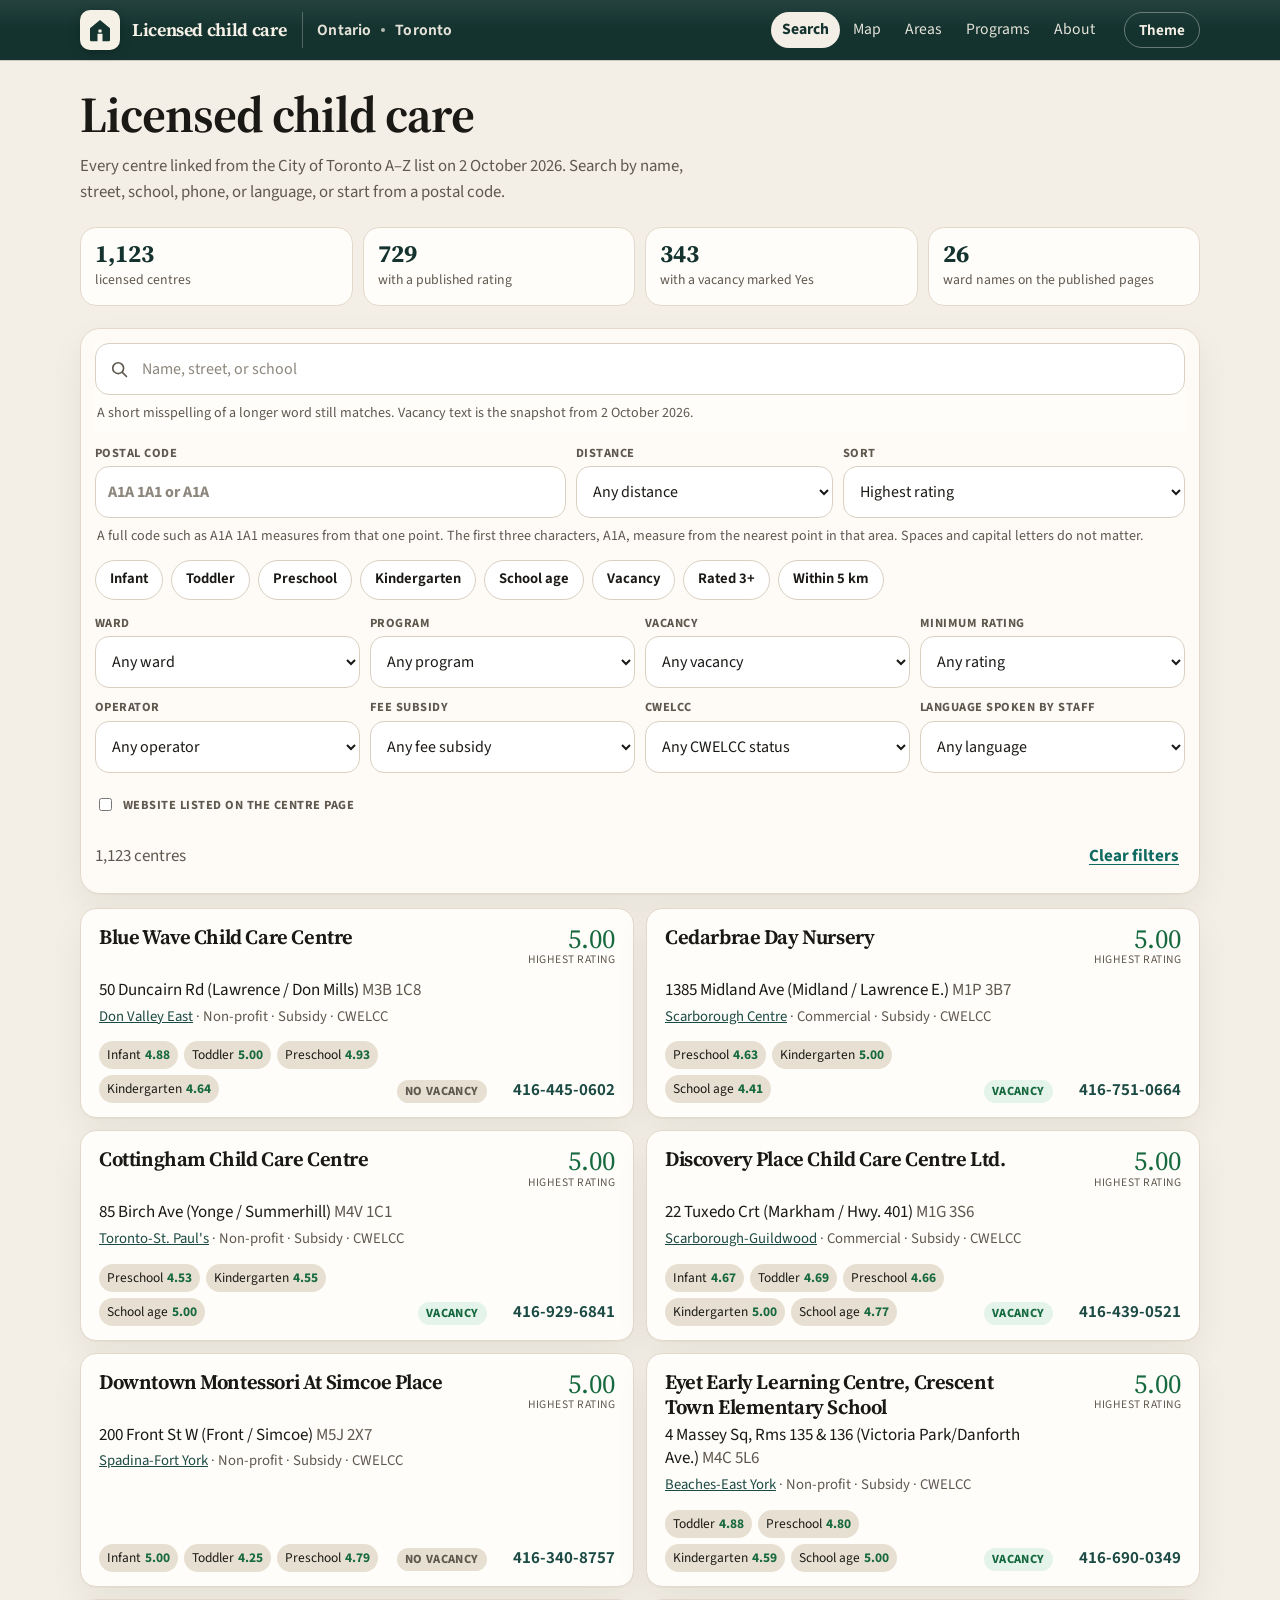
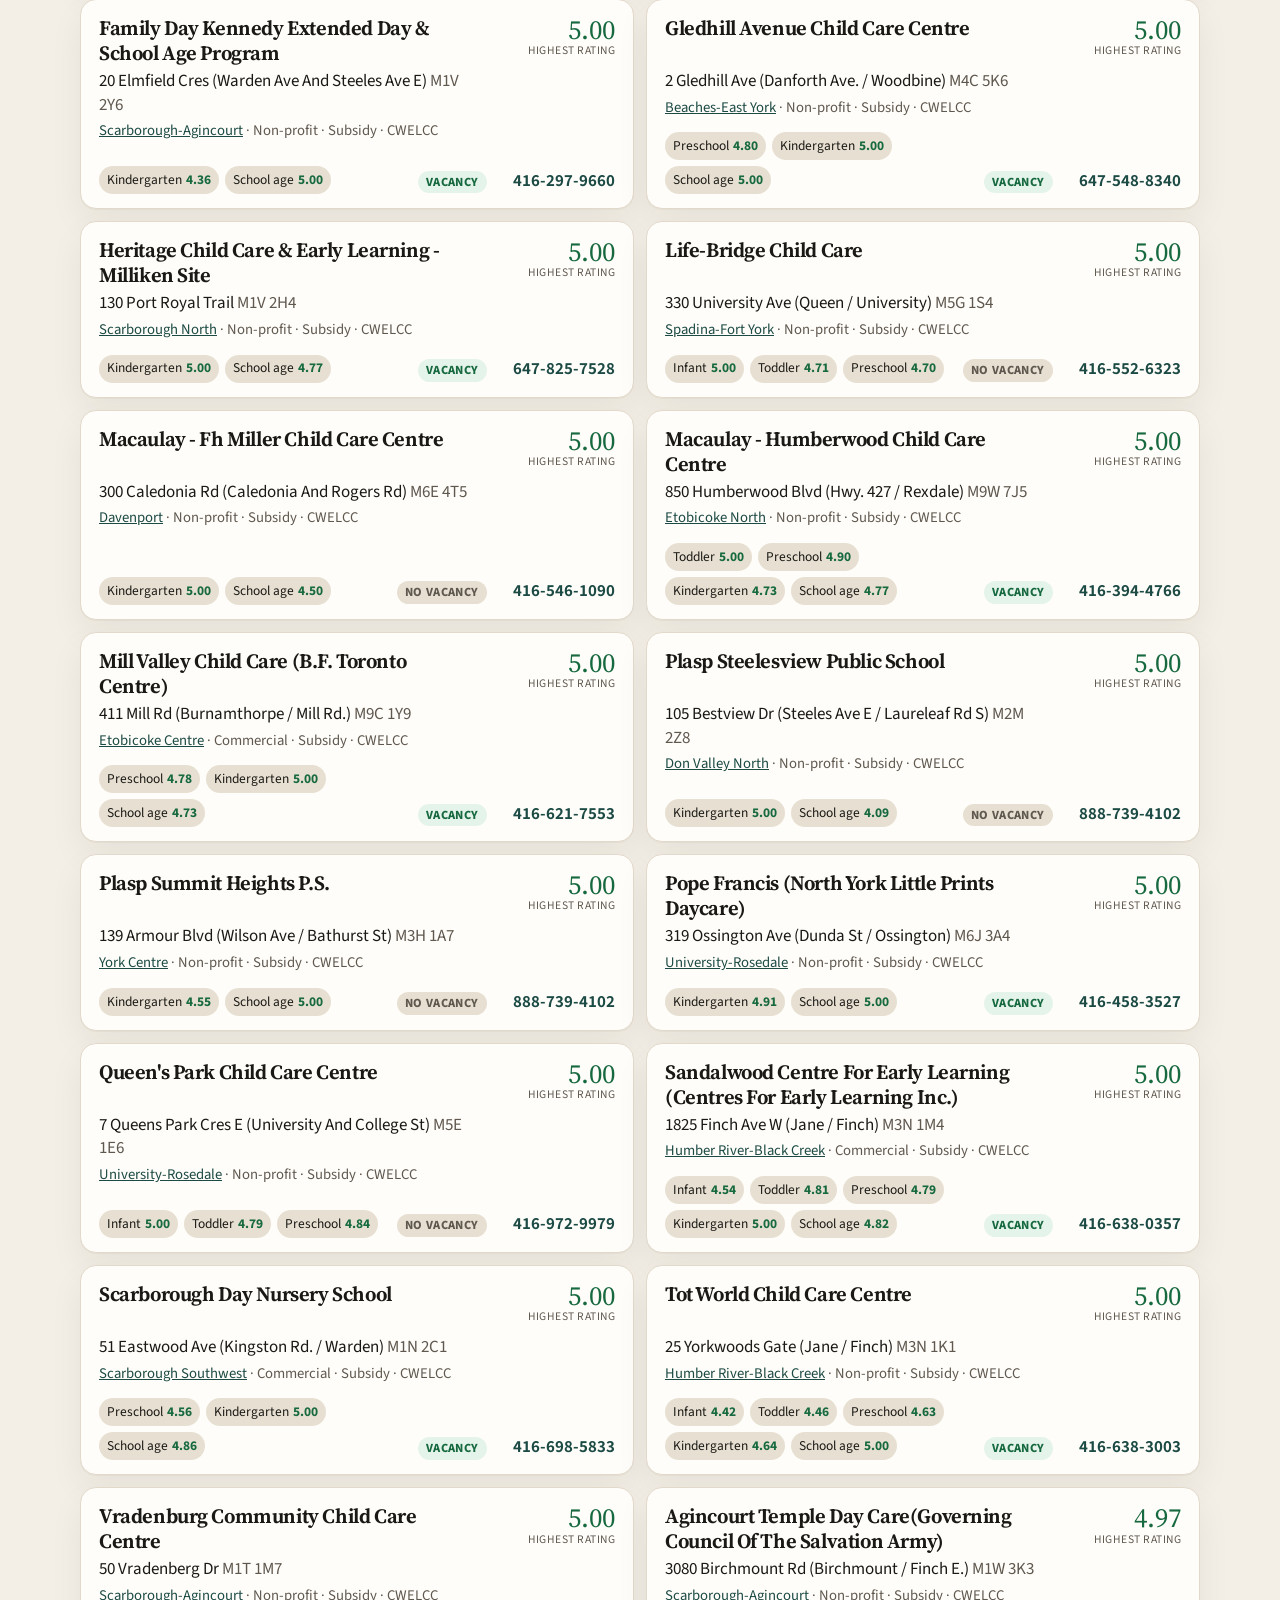
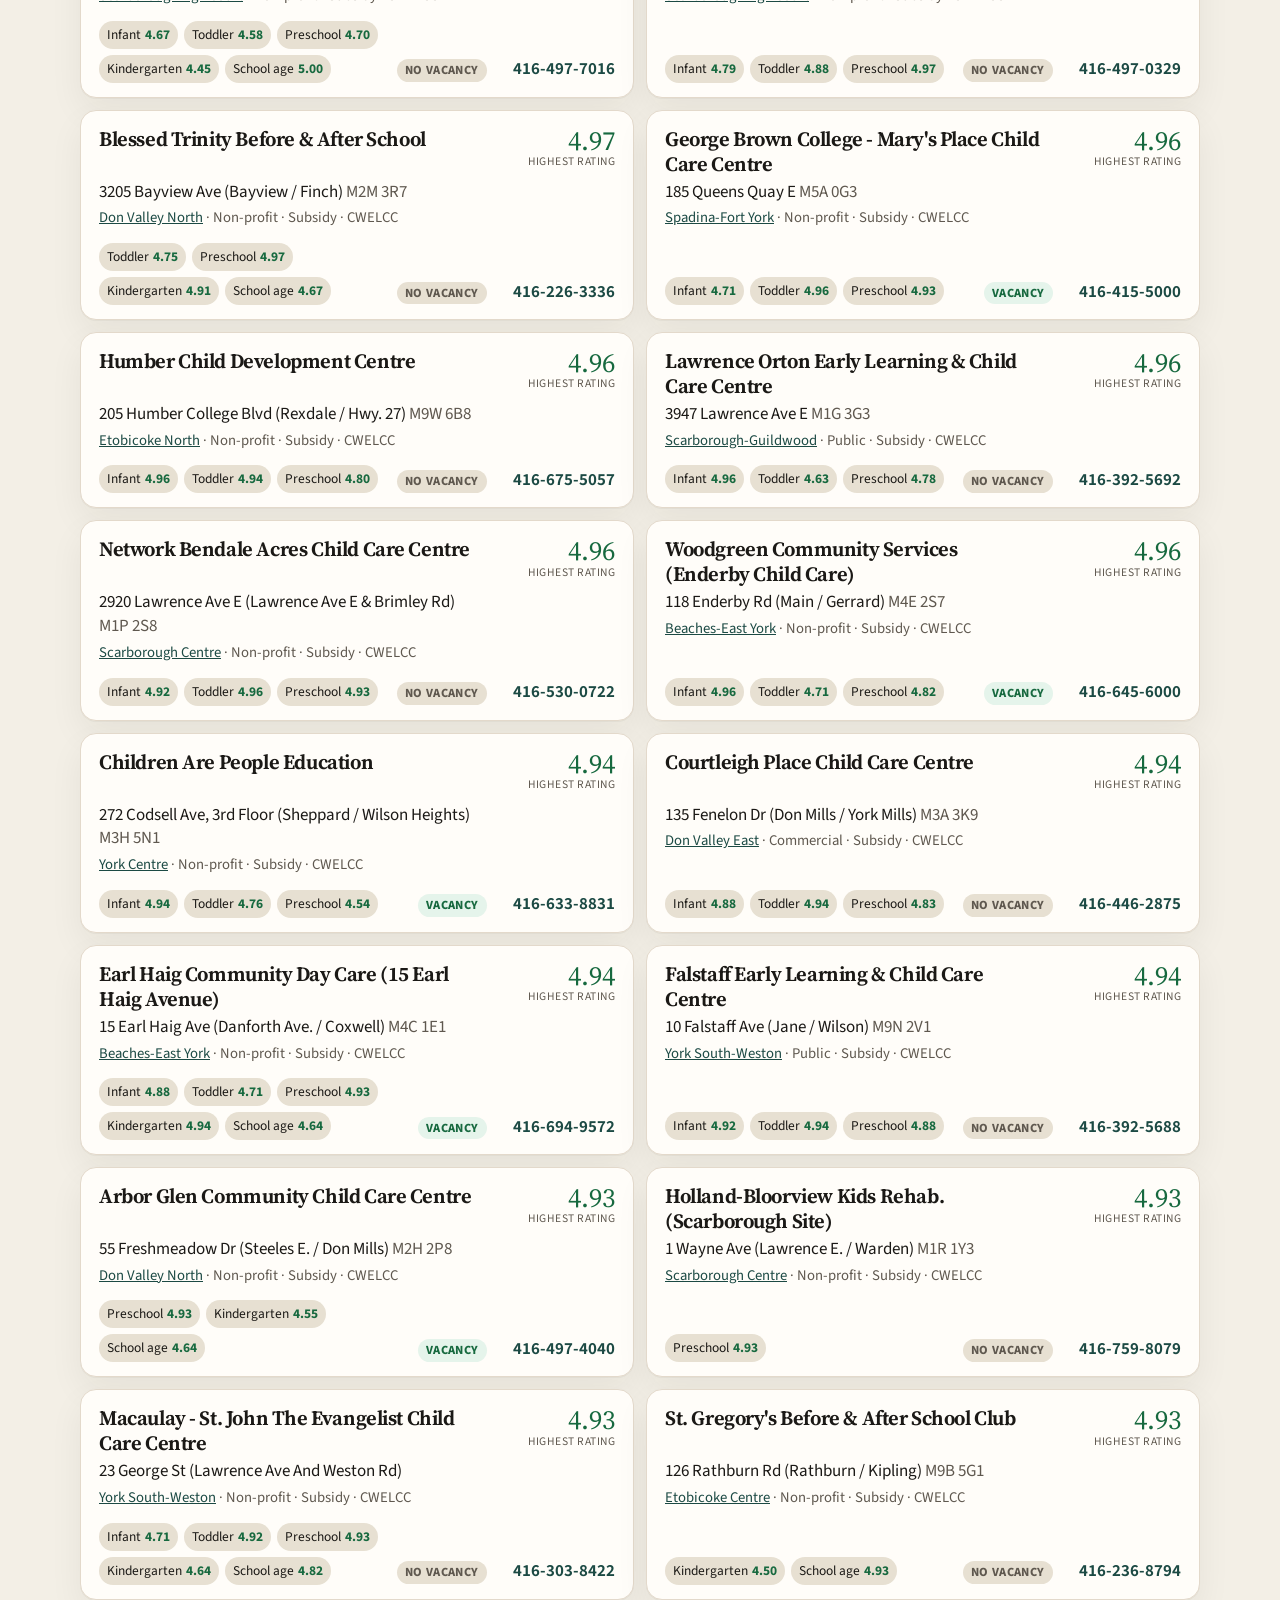
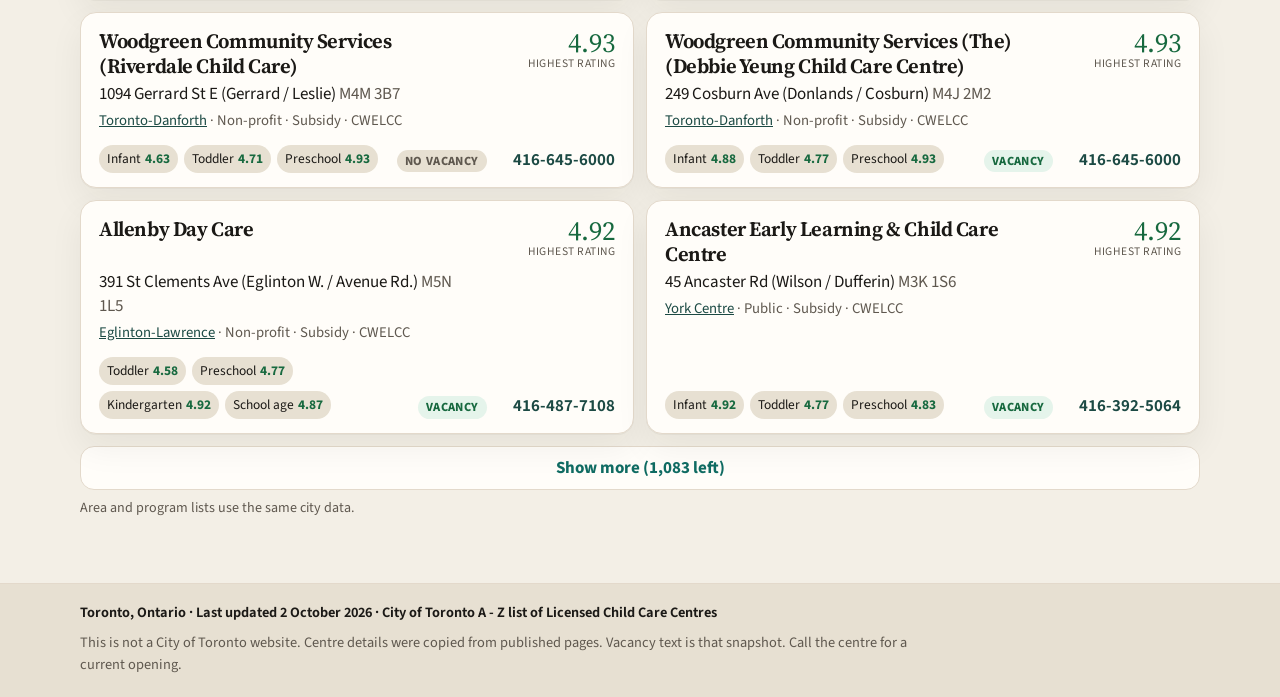
==== index.html @ e59d3d14 "initial commit" ====
<!DOCTYPE html>
<html lang="en">
<head>
  <meta charset="utf-8">
  <meta name="viewport" content="width=device-width, initial-scale=1, viewport-fit=cover">
  <meta name="description" content="Search licensed child care centres in a Canadian city by postal code, area, program, language, and quality rating.">
  <script>
    try {
      var savedTheme = localStorage.getItem("daycare-theme");
      if (savedTheme === "sea" || savedTheme === "sand" || savedTheme === "lilac" || savedTheme === "rose" || savedTheme === "stone") {
        document.documentElement.setAttribute("data-theme", savedTheme);
      }
    } catch (error) {}
  </script>
  <meta name="theme-color" content="#14332f">
  <title>Licensed child care</title>
  <link rel="icon" href="favicon.svg" type="image/svg+xml">
  <link rel="preconnect" href="https://fonts.googleapis.com">
  <link rel="preconnect" href="https://fonts.gstatic.com" crossorigin>
  <link rel="stylesheet" href="https://fonts.googleapis.com/css2?family=Source+Sans+3:ital,wght@0,400..700;1,400&family=Source+Serif+4:opsz,wght@8..60,500..700&display=swap">
  <link rel="stylesheet" href="assets/site.css">
</head>
<body data-page="search">
  <a class="skip vh" href="#content">Skip to content</a>
  <header class="site">
    <div class="wrap bar">
      <div class="identity">
        <a class="brand" id="brand-link" href="index.html"><svg class="mark" width="40" height="40" viewBox="0 0 32 32" aria-hidden="true"><rect class="mark-tile" width="32" height="32" rx="8"/><path class="mark-house" d="M8 14.5 16 8l8 6.5V24a1 1 0 0 1-1 1h-5v-6h-4v6H9a1 1 0 0 1-1-1z"/><rect class="mark-tile" x="14.7" y="15.6" width="2.6" height="2.3" rx="0.35"/></svg><span class="brand-copy"><strong id="brand-name">Licensed child care</strong></span></a>
        <div class="place-switch" role="group" aria-label="Province and city">
          <span class="place-readout" id="province-label">Ontario</span>
          <label class="place-field province" hidden><span class="vh">Province</span><select id="province-select" aria-label="Province"></select></label>
          <span class="place-sep" aria-hidden="true"></span>
          <span class="place-readout" id="city-label">Toronto</span>
          <label class="place-field city" hidden><span class="vh">City</span><select id="city-select" aria-label="City"></select></label>
        </div>
      </div>
      <div class="theme"><button type="button" class="theme-button" id="theme-button" aria-expanded="false" aria-controls="theme-menu">Theme</button><div id="theme-menu" class="theme-menu" hidden><button type="button" data-theme-choice="sage" aria-pressed="true"><span class="dot" style="background:#14332f"></span>Sage</button><button type="button" data-theme-choice="sea" aria-pressed="false"><span class="dot" style="background:#16344a"></span>Sea</button><button type="button" data-theme-choice="sand" aria-pressed="false"><span class="dot" style="background:#4a3828"></span>Sand</button><button type="button" data-theme-choice="lilac" aria-pressed="false"><span class="dot" style="background:#3c3354"></span>Lilac</button><button type="button" data-theme-choice="rose" aria-pressed="false"><span class="dot" style="background:#4a3034"></span>Rose</button><button type="button" data-theme-choice="stone" aria-pressed="false"><span class="dot" style="background:#2c3330"></span>Stone</button></div></div>
      <nav class="site" aria-label="Site"><a href="index.html" data-nav="search">Search</a><a href="map.html" data-nav="map">Map</a><a href="areas.html" data-nav="areas">Areas</a><a href="programs.html" data-nav="programs">Programs</a><a href="about.html" data-nav="about">About</a></nav>
    </div>
  </header>
  <main id="content">
    <div class="wrap">
      <h1 id="page-title">Licensed child care</h1>
      <p class="lede" id="page-lede">Search by name, street, school, phone, language, or postal code.</p>
      <ul class="stats" id="stats"></ul>
      <form id="search-form" class="tools" role="search">
        <div class="search-row">
          <div class="search">
            <svg width="20" height="20" viewBox="0 0 24 24" aria-hidden="true"><circle cx="11" cy="11" r="6.5" fill="none" stroke="currentColor" stroke-width="2"/><path d="M16 16l5 5" fill="none" stroke="currentColor" stroke-width="2" stroke-linecap="round"/></svg>
            <label class="vh" for="q">Search centres</label>
            <input id="q" name="q" type="search" placeholder="Name, street, or school" autocomplete="off" enterkeyhint="search">
            <button type="button" class="clear" id="clear-search" hidden aria-label="Clear search">×</button>
          </div>
          <p class="hint" id="vacancy-hint">A short misspelling of a longer word still matches.</p>
        </div>
        <div class="controls">
          <label class="field"><span>Postal code</span><span class="postal"><input id="postal" name="postal" class="text-input" inputmode="text" autocomplete="postal-code" autocapitalize="characters" spellcheck="false" maxlength="16" placeholder="A1A 1A1 or A1A"></span></label>
          <label class="field"><span>Distance</span><select id="km" name="km"><option value="">Any distance</option><option value="1">Within 1 km</option><option value="2">Within 2 km</option><option value="3">Within 3 km</option><option value="5">Within 5 km</option><option value="8">Within 8 km</option><option value="10">Within 10 km</option><option value="15">Within 15 km</option></select></label>
          <label class="field"><span>Sort</span><select id="sort" name="sort"><option value="rating" selected>Highest rating</option><option value="relevance">Best match</option><option value="name">Centre name</option><option value="distance">Nearest</option><option value="vacancy">Vacancy</option><option value="ward">Area</option></select></label>
        </div>
        <p class="hint" id="postal-hint">A full code such as A1A 1A1 measures from that one point. The first three characters, A1A, measure from the nearest point in that area. Spaces and capital letters do not matter.</p>
        <div class="chips" id="chips"><button type="button" class="chip" data-chip="Infant" aria-pressed="false">Infant</button><button type="button" class="chip" data-chip="Toddler" aria-pressed="false">Toddler</button><button type="button" class="chip" data-chip="Preschool" aria-pressed="false">Preschool</button><button type="button" class="chip" data-chip="Kindergarten" aria-pressed="false">Kindergarten</button><button type="button" class="chip" data-chip="School age" aria-pressed="false">School age</button><button type="button" class="chip" data-chip="vacancy" aria-pressed="false">Vacancy</button><button type="button" class="chip" data-chip="rated" aria-pressed="false">Rated 3+</button><button type="button" class="chip" data-chip="near" aria-pressed="false">Within 5 km</button></div>
        <div class="filters">
          <label class="field"><span id="area-label">Area</span><select id="ward" name="ward"><option value="">Any area</option></select></label>
          <label class="field"><span>Program</span><select id="program" name="program"><option value="">Any program</option></select></label>
          <label class="field"><span>Vacancy</span><select id="vacancy" name="vacancy"><option value="">Any vacancy</option></select></label>
          <label class="field"><span>Minimum rating</span><select id="min" name="min"><option value="">Any rating</option><option value="3">3 and up</option><option value="3.5">3.5 and up</option><option value="4">4 and up</option><option value="4.5">4.5 and up</option></select></label>
          <label class="field"><span>Operator</span><select id="auspice" name="auspice"><option value="">Any operator</option></select></label>
          <label class="field"><span>Fee subsidy</span><select id="fee" name="fee"><option value="">Any fee subsidy</option></select></label>
          <label class="field"><span>CWELCC</span><select id="cwelcc" name="cwelcc"><option value="">Any CWELCC status</option></select></label>
          <label class="field"><span>Language spoken by staff</span><select id="lang" name="lang"><option value="">Any language</option></select></label>
        </div>
        <label class="check"><input id="web" name="web" type="checkbox" value="1"><span>Website listed on the centre page</span></label>
        <div class="tool-end">
          <p class="count" id="count">Loading centres…</p>
          <button type="button" class="linkish" id="clear-filters">Clear filters</button>
        </div>
        <p class="note" id="distance-note" hidden></p>
      </form>
      <noscript><p class="note">Search runs in the browser and reads the data for the selected city.</p></noscript>
      <div id="list" class="list"></div>
      <div id="empty" class="empty" hidden>
        <p>Nothing matched that search. Try a shorter word, or clear a filter.</p>
        <button type="button" class="linkish" id="empty-clear">Clear search and filters</button>
      </div>
      <button type="button" class="more" id="more" hidden>Show more</button>
      <p class="fine">Area and program lists use the same city data.</p>
    </div>
  </main>
  <footer class="site"><div class="wrap foot"><p class="foot-meta" id="foot-meta">Toronto, Ontario · Last updated</p><p class="foot-sample" id="foot-sample" hidden>Sample data for testing. These centres are invented and are not a licensed child care list.</p><p id="site-footer">Centre details are a copy of a public list. Vacancy text is that snapshot. Call the centre for a current opening.</p></div></footer>
  <script src="assets/theme.js" defer></script>
  <script src="assets/fuzzy.js" defer></script>
  <script src="assets/place.js" defer></script>
  <script src="assets/search.js" defer></script>
</body>
</html>
---- assets/site.css ----
:root {
  --bg: #f3efe6;
  --bg-deep: #e7e0d2;
  --surface: #fffdf9;
  --ink: #1b1916;
  --muted: #5f584f;
  --line: #e3d9cb;
  --pine: #14332f;
  --pine-2: #1c4a44;
  --moss: #0f6b62;
  --moss-soft: #e5f3f1;
  --clay: #8a3d32;
  --clay-soft: #f8ece8;
  --gold: #8a5a12;
  --gold-soft: #f8f1e3;
  --ok: #17693f;
  --ok-soft: #e5f4eb;
  --on-header: #f6f1e7;
  --focus: #9fd4cc;
  --input-line: #d9d0c2;
  --field: #ffffff;
  --hover-line: #b7d9d4;
  --placeholder: #8d867c;
  --glow: rgba(15, 107, 98, 0.10);
  --shadow: 0 1px 0 rgba(40, 28, 16, 0.04), 0 14px 34px rgba(40, 28, 16, 0.06);
  --serif: "Source Serif 4", Georgia, "Palatino Linotype", serif;
  --sans: "Source Sans 3", "Segoe UI", sans-serif;
  color-scheme: light;
}
html[data-theme="sea"] {
  --bg: #f2f6f8;
  --bg-deep: #e1eaef;
  --surface: #fbfcfd;
  --ink: #17232b;
  --muted: #52616b;
  --line: #d3e0e7;
  --pine: #16344a;
  --pine-2: #1d4e6e;
  --moss: #1d6a8a;
  --moss-soft: #e5f2f7;
  --clay: #8d4540;
  --clay-soft: #f8eceb;
  --gold: #8a6230;
  --gold-soft: #f8f1e6;
  --ok: #1a6b52;
  --ok-soft: #e6f5ef;
  --on-header: #f3f7f8;
  --focus: #9dcee0;
  --input-line: #c9d8e0;
  --hover-line: #b7d4e2;
  --placeholder: #7d8d97;
  --glow: rgba(29, 106, 138, 0.10);
}
html[data-theme="sand"] {
  --bg: #f6f1e8;
  --bg-deep: #ebe2d4;
  --surface: #fffdf9;
  --ink: #2a241c;
  --muted: #6b5e50;
  --line: #e4d8c8;
  --pine: #4a3828;
  --pine-2: #6a4e36;
  --moss: #8a5a32;
  --moss-soft: #f6eee4;
  --clay: #8a4034;
  --clay-soft: #f8ece8;
  --gold: #8a5a12;
  --gold-soft: #f8f1e3;
  --ok: #3d6b45;
  --ok-soft: #e8f3ea;
  --on-header: #f8f3ea;
  --focus: #e0c4a4;
  --input-line: #dccdb8;
  --hover-line: #e0cbb0;
  --placeholder: #8d7d6c;
  --glow: rgba(138, 90, 50, 0.10);
}
html[data-theme="lilac"] {
  --bg: #f5f3f8;
  --bg-deep: #e7e2ef;
  --surface: #fcfbfe;
  --ink: #241f2c;
  --muted: #61586c;
  --line: #ddd6e6;
  --pine: #3c3354;
  --pine-2: #55486f;
  --moss: #6d5b8a;
  --moss-soft: #f0ebf6;
  --clay: #8a4560;
  --clay-soft: #f8eaf0;
  --gold: #7a5a28;
  --gold-soft: #f7f1e6;
  --ok: #2f6b58;
  --ok-soft: #e7f4ef;
  --on-header: #f6f3f8;
  --focus: #d4c4e6;
  --input-line: #d5cce0;
  --hover-line: #d4c6e4;
  --placeholder: #847a90;
  --glow: rgba(109, 91, 138, 0.10);
}
html[data-theme="rose"] {
  --bg: #f8f3f2;
  --bg-deep: #efe2e0;
  --surface: #fffdfc;
  --ink: #2a1f20;
  --muted: #6d5858;
  --line: #eadcd9;
  --pine: #4a3034;
  --pine-2: #6a4548;
  --moss: #8d555c;
  --moss-soft: #f8eeef;
  --clay: #8a3d3d;
  --clay-soft: #f8eaea;
  --gold: #8a5a30;
  --gold-soft: #f8f1e8;
  --ok: #2f6a52;
  --ok-soft: #e7f4ee;
  --on-header: #f8f3f2;
  --focus: #e4c4c6;
  --input-line: #e0d0cc;
  --hover-line: #e4c8c6;
  --placeholder: #8d7876;
  --glow: rgba(141, 85, 92, 0.10);
}
html[data-theme="stone"] {
  --bg: #f3f4f2;
  --bg-deep: #e4e6e3;
  --surface: #fbfbfa;
  --ink: #1c1e1c;
  --muted: #5c615c;
  --line: #d9ddd8;
  --pine: #2c3330;
  --pine-2: #3d4a44;
  --moss: #3f6b5a;
  --moss-soft: #e7f2ed;
  --clay: #7d4540;
  --clay-soft: #f6ecea;
  --gold: #7a6230;
  --gold-soft: #f6f1e6;
  --ok: #2c6b4a;
  --ok-soft: #e6f3ec;
  --on-header: #f4f5f3;
  --focus: #c5d4cc;
  --input-line: #cfd4cf;
  --hover-line: #c5d5cc;
  --placeholder: #7d847e;
  --glow: rgba(63, 107, 90, 0.10);
}

* { box-sizing: border-box; }
[hidden] { display: none !important; }
html { scroll-behavior: smooth; }
body {
  margin: 0;
  background:
    radial-gradient(1200px 420px at 10% -10%, var(--glow), transparent 55%),
    var(--bg);
  color: var(--ink);
  font: 17px/1.5 var(--sans);
}
button, a, summary, label, input, select { touch-action: manipulation; }
a { color: var(--pine-2); }
a:hover { color: var(--moss); }
:focus-visible {
  outline: 3px solid var(--focus);
  outline-offset: 2px;
}
.wrap { width: min(1120px, calc(100% - 28px)); margin: 0 auto; }
h1, h2, .addr, .lede { overflow-wrap: break-word; }
.vh {
  position: absolute;
  width: 1px;
  height: 1px;
  padding: 0;
  margin: -1px;
  overflow: hidden;
  clip: rect(0, 0, 0, 0);
  white-space: nowrap;
  border: 0;
}
.skip:focus {
  position: fixed;
  top: 8px;
  left: 8px;
  z-index: 30;
  width: auto;
  height: auto;
  margin: 0;
  clip: auto;
  overflow: visible;
  padding: 8px 12px;
  background: var(--surface);
  border-radius: 10px;
}

header.site {
  background:
    linear-gradient(180deg, rgba(255, 255, 255, 0.07), transparent 48%),
    var(--pine);
  color: var(--on-header);
  box-shadow: 0 1px 0 rgba(0, 0, 0, 0.16);
}
.identity {
  display: flex;
  align-items: center;
  gap: 14px;
  min-width: 0;
}
.place-switch {
  display: flex;
  align-items: center;
  gap: 10px;
  min-height: 36px;
  margin-left: 2px;
  padding-left: 14px;
  border-left: 1px solid color-mix(in srgb, var(--on-header) 28%, transparent);
}
.place-readout {
  color: color-mix(in srgb, var(--on-header) 92%, transparent);
  font-size: 0.98rem;
  font-weight: 650;
  letter-spacing: 0.01em;
  line-height: 1.2;
  white-space: nowrap;
}
.place-sep {
  width: 4px;
  height: 4px;
  border-radius: 50%;
  background: color-mix(in srgb, var(--on-header) 70%, transparent);
  flex: 0 0 auto;
}
header.site a { color: inherit; text-decoration: none; }
.bar {
  display: flex;
  flex-wrap: wrap;
  align-items: center;
  gap: 8px 14px;
  min-height: 60px;
  padding: calc(8px + env(safe-area-inset-top)) 0 8px;
}
.brand {
  display: flex;
  align-items: center;
  gap: 12px;
  min-height: 44px;
}
.brand svg {
  display: block;
  width: 40px;
  height: 40px;
  flex: 0 0 auto;
  filter: drop-shadow(0 3px 6px rgba(0, 0, 0, 0.2));
}
.brand strong {
  display: block;
  font-family: var(--serif);
  font-size: 1.12rem;
  font-weight: 650;
  letter-spacing: -0.02em;
  line-height: 1.1;
  white-space: nowrap;
}
.place-field {
  display: flex;
  align-items: center;
  min-height: 0;
}
header.site .place-field select {
  min-height: 36px;
  padding: 0 10px;
  border-radius: 999px;
  border: 1px solid rgba(255, 255, 255, 0.35);
  background: rgba(255, 255, 255, 0.1);
  color: var(--on-header);
  color-scheme: dark;
  font: inherit;
  font-size: 0.95rem;
  font-weight: 650;
}
.place-field.province select {
  width: auto;
  min-width: 4.6rem;
  letter-spacing: 0.04em;
}
.place-field.city select {
  width: auto;
  min-width: 8.5rem;
  max-width: 40vw;
}
header.site .place-field select:focus {
  outline: 3px solid var(--focus);
  border-color: #fff;
}
header.site .place-field option,
header.site .place-field optgroup {
  color: var(--ink);
  background: var(--surface);
}
nav.site {
  display: flex;
  flex: 0 0 auto;
  flex-wrap: nowrap;
  align-items: center;
  gap: 2px;
  margin-left: auto;
}
nav.site a {
  min-height: 36px;
  display: inline-flex;
  align-items: center;
  padding: 0 11px;
  border-radius: 999px;
  color: rgba(246, 241, 231, 0.92);
  font-size: 0.98rem;
  white-space: nowrap;
}
nav.site a:hover { background: rgba(255, 255, 255, 0.08); color: #fff; }
nav.site a[aria-current="page"] {
  background: var(--bg);
  color: var(--pine);
  font-weight: 700;
}
.mark-tile { fill: var(--on-header); }
.mark-house { fill: var(--pine); }
.theme { position: relative; flex: 0 0 auto; order: 2; margin-left: 4px; align-self: center; }
nav.site { order: 1; }
.theme-button {
  min-height: 36px;
  padding: 0 14px;
  border-radius: 999px;
  border: 1px solid rgba(255, 255, 255, 0.35);
  background: transparent;
  color: var(--on-header);
  font: inherit;
  font-size: 0.95rem;
  font-weight: 650;
  cursor: pointer;
}
.theme-button:hover { background: rgba(255, 255, 255, 0.08); }
.theme-menu {
  position: absolute;
  right: 0;
  top: calc(100% + 8px);
  z-index: 40;
  display: grid;
  gap: 2px;
  min-width: 168px;
  padding: 8px;
  background: var(--surface);
  border: 1px solid var(--line);
  border-radius: 14px;
  box-shadow: var(--shadow);
}
.theme-menu button {
  display: flex;
  align-items: center;
  gap: 8px;
  min-height: 40px;
  padding: 0 8px;
  border: 0;
  border-radius: 10px;
  background: transparent;
  color: var(--ink);
  font: inherit;
  text-align: left;
  cursor: pointer;
}
.theme-menu button:hover,
.theme-menu button[aria-pressed="true"] { background: var(--moss-soft); }
.theme-menu button[aria-pressed="true"] { font-weight: 700; }
.dot {
  width: 14px;
  height: 14px;
  border-radius: 50%;
  border: 1px solid rgba(0, 0, 0, 0.15);
  flex: 0 0 auto;
}

main { padding: 28px 0 64px; }
h1, h2, h3 { font-family: var(--serif); font-weight: 650; letter-spacing: -0.02em; }
h1 { margin: 0; font-size: clamp(2rem, 4vw, 3.15rem); line-height: 1.08; }
h2 { margin: 0 0 10px; font-size: 1.45rem; line-height: 1.2; }
h3 { margin: 0 0 8px; font-size: 1.15rem; }
.lede { margin: 12px 0 0; max-width: 40rem; color: var(--muted); font-size: 1.05rem; }
.crumb { margin: 0 0 12px; color: var(--muted); font-size: 0.92rem; }
.crumb a { color: var(--moss); font-weight: 650; text-decoration: none; }
.crumb a:hover { text-decoration: underline; }

.stats {
  display: grid;
  grid-template-columns: repeat(4, minmax(0, 1fr));
  gap: 10px;
  margin: 22px 0 0;
  padding: 0;
  list-style: none;
}
.stats li, .panel, .card, .directory a, .fact-card {
  background: var(--surface);
  border: 1px solid var(--line);
  border-radius: 16px;
}
.stats li { padding: 12px 14px; }
.stats b {
  display: block;
  font-family: var(--serif);
  font-size: 1.55rem;
  line-height: 1.1;
  color: var(--pine);
  font-variant-numeric: tabular-nums;
}
.stats span { color: var(--muted); font-size: 0.86rem; }

.tools {
  margin-top: 22px;
  padding: 14px;
  background: rgba(255, 253, 249, 0.9);
  border: 1px solid var(--line);
  border-radius: 20px;
  box-shadow: var(--shadow);
}
.search-row { position: sticky; top: 0; z-index: 5; background: var(--surface); padding-bottom: 8px; }
.search { position: relative; }
.search svg {
  position: absolute;
  left: 14px;
  top: 50%;
  transform: translateY(-50%);
  color: var(--muted);
  pointer-events: none;
}
.search input, .postal input, select, .text-input {
  width: 100%;
  min-height: 52px;
  border-radius: 14px;
  border: 1px solid var(--input-line);
  background: var(--field);
  color: var(--ink);
  font: inherit;
  font-size: 16px;
}
.search input { padding: 0 46px; }
input::placeholder { color: var(--placeholder); opacity: 1; }
.search input:focus, .postal input:focus, select:focus, .text-input:focus {
  outline: 3px solid var(--focus);
  border-color: var(--moss);
}
.clear {
  position: absolute;
  right: 6px;
  top: 50%;
  transform: translateY(-50%);
  width: 40px;
  height: 40px;
  border: 0;
  border-radius: 10px;
  background: transparent;
  color: var(--muted);
  font-size: 1.4rem;
  cursor: pointer;
}
.hint, .fine, .muted { color: var(--muted); }
.hint { margin: 8px 2px 0; font-size: 0.88rem; }
.fine { margin: 8px 0 0; font-size: 0.88rem; }

.controls {
  display: grid;
  grid-template-columns: minmax(0, 1.1fr) minmax(140px, 0.6fr) minmax(180px, 0.8fr);
  gap: 10px;
  margin-top: 12px;
}
.field { display: flex; flex-direction: column; gap: 4px; min-width: 0; }
.field span, .check span { font-size: 0.78rem; font-weight: 700; letter-spacing: 0.04em; text-transform: uppercase; color: var(--muted); }
.postal input, select { padding: 0 12px; }
.chips { display: flex; gap: 8px; overflow-x: auto; padding: 12px 0 2px; scrollbar-width: none; }
.chips::-webkit-scrollbar { display: none; }
.chip {
  flex: 0 0 auto;
  min-height: 40px;
  padding: 0 14px;
  border-radius: 999px;
  border: 1px solid var(--input-line);
  background: var(--field);
  color: var(--ink);
  font: inherit;
  font-size: 0.92rem;
  font-weight: 650;
  cursor: pointer;
}
.chip[aria-pressed="true"] { background: var(--pine); border-color: var(--pine); color: var(--on-header); }
.filters {
  display: grid;
  grid-template-columns: repeat(4, minmax(0, 1fr));
  gap: 10px;
  margin-top: 12px;
}
.check {
  display: flex;
  align-items: center;
  gap: 8px;
  min-height: 44px;
  margin-top: 10px;
  font-weight: 650;
}
.tool-end { display: flex; flex-wrap: wrap; align-items: center; gap: 10px; margin-top: 8px; }
.count { margin: 0; flex: 1; color: var(--muted); }
.linkish, .more {
  min-height: 44px;
  border: 0;
  background: transparent;
  color: var(--moss);
  font: inherit;
  font-weight: 700;
  cursor: pointer;
  text-decoration: underline;
  text-underline-offset: 3px;
}
.more {
  display: block;
  width: 100%;
  margin-top: 12px;
  border: 1px solid var(--line);
  border-radius: 14px;
  background: var(--surface);
  text-decoration: none;
}
.note { margin: 8px 0 0; color: var(--gold); font-size: 0.92rem; }

.list { display: flex; flex-direction: column; gap: 12px; margin-top: 14px; }
.card {
  display: flex;
  flex-direction: column;
  gap: 14px;
  height: 100%;
  padding: 16px 18px 14px;
  box-shadow: var(--shadow);
}
.card-top {
  display: grid;
  grid-template-columns: minmax(0, 1fr) 7.6rem;
  column-gap: 16px;
  align-items: start;
}
.card-body { min-width: 0; }
.card h2 {
  margin: 0;
  font-size: 1.28rem;
  line-height: 1.22;
}
.card h2 a { color: var(--ink); text-decoration: none; }
.card h2 a:hover { color: var(--moss); }
.addr, .meta { margin: 4px 0 0; line-height: 1.4; }
.addr { color: var(--ink); }
.meta { color: var(--muted); font-size: 0.92rem; }
.card-foot {
  display: flex;
  align-items: flex-end;
  justify-content: space-between;
  gap: 10px 16px;
  margin-top: auto;
}
.progs { display: flex; flex-wrap: wrap; align-content: flex-end; gap: 6px; flex: 1 1 auto; min-width: 0; margin: 0; }
.prog {
  display: inline-flex;
  align-items: center;
  gap: 4px;
  min-height: 28px;
  padding: 0 8px;
  border-radius: 999px;
  background: var(--bg-deep);
  font-size: 0.84rem;
}
.prog b { font-variant-numeric: tabular-nums; }
.prog b.ok { color: var(--ok); }
.prog b.low { color: var(--clay); }
.side { text-align: right; }
.card-status {
  display: grid;
  grid-template-columns: auto 7.4rem;
  column-gap: 10px;
  row-gap: 4px;
  align-items: center;
  justify-items: end;
  flex: 0 0 auto;
}
.card-status .dist { grid-column: 1 / -1; margin: 0; }
.rating-num {
  margin: 0;
  font-family: var(--serif);
  font-size: 1.7rem;
  line-height: 1;
  color: var(--ok);
  font-variant-numeric: tabular-nums;
}
.rating-num.low { color: var(--clay); }
.rating-num small { display: block; margin-top: 2px; font-family: var(--sans); font-size: 0.72rem; letter-spacing: 0.04em; text-transform: uppercase; color: var(--muted); }
.badge {
  display: inline-block;
  margin: 0;
  padding: 2px 8px;
  border-radius: 999px;
  font-size: 0.78rem;
  font-weight: 750;
  letter-spacing: 0.03em;
  text-transform: uppercase;
  white-space: nowrap;
}
.badge.yes { background: var(--ok-soft); color: var(--ok); }
.badge.no { background: var(--bg-deep); color: var(--muted); }
.badge.unknown { background: var(--gold-soft); color: var(--gold); }
.badge.low { background: var(--clay-soft); color: var(--clay); margin-left: 6px; text-transform: none; letter-spacing: 0; font-size: 0.82rem; }
.dist { margin: 0; color: var(--pine); font-weight: 700; font-variant-numeric: tabular-nums; }
.phone { display: inline-block; font-weight: 650; font-variant-numeric: tabular-nums; text-decoration: none; white-space: nowrap; }
.status-phone { justify-self: end; }
.close-tag { display: inline-block; margin-top: 6px; color: var(--gold); font-size: 0.8rem; font-weight: 700; }
.empty {
  margin-top: 14px;
  padding: 22px;
  background: var(--surface);
  border: 1px dashed var(--line);
  border-radius: 16px;
}

.directory {
  display: grid;
  grid-template-columns: repeat(auto-fill, minmax(240px, 1fr));
  gap: 12px;
  margin: 22px 0 0;
  padding: 0;
  list-style: none;
}
.directory a {
  display: flex;
  flex-direction: column;
  justify-content: space-between;
  min-height: 112px;
  padding: 14px 16px;
  color: inherit;
  text-decoration: none;
  box-shadow: var(--shadow);
}
.directory a:hover { border-color: var(--hover-line); }
.directory strong { font-family: var(--serif); font-size: 1.25rem; line-height: 1.2; }
.directory em { margin-top: 10px; font-style: normal; color: var(--moss); font-weight: 700; }
.bar-track { height: 6px; margin-top: 12px; border-radius: 999px; background: var(--bg-deep); overflow: hidden; }
.bar-track span { display: block; height: 100%; background: var(--moss); border-radius: inherit; }

.rows { display: flex; flex-direction: column; gap: 8px; margin-top: 18px; }
.row {
  display: grid;
  grid-template-columns: minmax(0, 1fr) auto;
  gap: 8px 16px;
  padding: 12px 14px;
  background: var(--surface);
  border: 1px solid var(--line);
  border-radius: 14px;
}
.row h2 { margin: 0; font-size: 1.12rem; }
.row h2 a { color: var(--ink); text-decoration: none; }
.row h2 a:hover { color: var(--moss); }
.row p { margin: 3px 0 0; color: var(--muted); font-size: 0.92rem; }

.centre-head { margin-bottom: 18px; }
.subhead { margin: 8px 0 0; color: var(--muted); }
.actions { display: flex; flex-wrap: wrap; gap: 8px; margin-top: 14px; }
.actions a {
  min-height: 44px;
  display: inline-flex;
  align-items: center;
  padding: 0 14px;
  border-radius: 12px;
  border: 1px solid var(--line);
  background: var(--surface);
  text-decoration: none;
  font-weight: 700;
}
.actions a.primary { background: var(--pine); border-color: var(--pine); color: var(--on-header); }
.actions a.primary:hover { color: #fff; }
.banner {
  margin: 0 0 14px;
  padding: 12px 14px;
  border-radius: 14px;
  background: var(--gold-soft);
  color: var(--gold);
}
.banner.notice { background: var(--moss-soft); color: var(--pine); }
.split {
  display: grid;
  grid-template-columns: minmax(0, 1.35fr) minmax(280px, 0.8fr);
  gap: 18px;
  align-items: start;
}
.panel { padding: 16px 16px 18px; box-shadow: var(--shadow); }
.facts { margin: 0; }
.facts div { padding: 9px 0; border-top: 1px solid var(--line); }
.facts div:first-child { border-top: 0; padding-top: 0; }
.facts dt { color: var(--muted); font-size: 0.78rem; font-weight: 750; letter-spacing: 0.04em; text-transform: uppercase; }
.facts dd { margin: 2px 0 0; }
.site-link { display: block; }
.site-link .meta { display: block; }
table.programs { width: 100%; border-collapse: collapse; }
table.programs th, table.programs td {
  text-align: left;
  padding: 8px 8px 8px 0;
  border-bottom: 1px solid var(--line);
  vertical-align: top;
}
table.programs th {
  font-size: 0.75rem;
  letter-spacing: 0.04em;
  text-transform: uppercase;
  color: var(--muted);
}
.blocks { display: grid; gap: 12px; margin-top: 18px; }
.nearby { display: grid; grid-template-columns: repeat(auto-fill, minmax(220px, 1fr)); gap: 10px; margin: 0; padding: 0; list-style: none; }
.nearby a {
  display: block;
  padding: 12px;
  background: var(--surface);
  border: 1px solid var(--line);
  border-radius: 14px;
  text-decoration: none;
  color: inherit;
}
.nearby a:hover { border-color: var(--hover-line); }
.nearby strong { display: block; font-family: var(--serif); font-size: 1.05rem; }
.nearby span { color: var(--muted); font-size: 0.88rem; }

.prose { max-width: 42rem; }
.prose h2 { margin-top: 28px; }
.prose p, .prose li { color: var(--ink); }
.prose ul { padding-left: 1.2rem; }

.map-layout { margin-top: 16px; }
.map-tools { display: flex; flex-wrap: wrap; gap: 12px 18px; align-items: end; margin-bottom: 10px; }
.map-tools .field { width: min(320px, 100%); }
#map {
  height: min(72vh, 760px);
  min-height: 420px;
  border-radius: 18px;
  border: 1px solid var(--line);
  background: var(--bg-deep);
}
.leaflet-top.leaflet-left { margin-top: 8px; margin-left: 8px; }
.leaflet-bottom.leaflet-right { margin-right: 8px; margin-bottom: 6px; }
.leaflet-control-attribution { max-width: min(100%, 420px); }
@media (min-width: 1100px) {
  .list, .rows {
    display: grid;
    grid-template-columns: 1fr 1fr;
    align-items: stretch;
    gap: 12px;
  }
  .card h2 { min-height: 2.44em; }
}
@media (min-width: 1400px) {
  .wrap { width: min(1280px, calc(100% - 48px)); }
  #map { height: min(78vh, 860px); }
}
.legend { display: flex; flex-wrap: wrap; gap: 8px; margin: 12px 0 0; padding: 0; list-style: none; }
.legend li {
  display: inline-flex;
  align-items: center;
  gap: 8px;
  min-height: 36px;
  padding: 0 12px 0 10px;
  background: var(--surface);
  border: 1px solid var(--line);
  border-radius: 999px;
  color: var(--ink);
  font-size: 0.88rem;
  font-weight: 650;
}
.swatch {
  width: 12px;
  height: 12px;
  border-radius: 50%;
  box-shadow: inset 0 0 0 1px rgba(0, 0, 0, 0.2);
  flex: 0 0 auto;
}
.swatch.rate-high { background: #15803d; }
.swatch.rate-mid { background: #eab308; }
.swatch.rate-low { background: #78716c; }
.swatch.rate-none { background: #dc2626; }
.cluster-pin.leaflet-div-icon { background: transparent; border: 0; }
.cluster-pin span {
  display: flex;
  align-items: center;
  justify-content: center;
  width: 36px;
  height: 36px;
  border-radius: 50%;
  background: var(--pine);
  color: var(--on-header);
  border: 2px solid #fff;
  box-shadow: 0 1px 4px rgba(0, 0, 0, 0.28);
  font-weight: 700;
  font-size: 0.78rem;
}
.leaflet-popup-content { margin: 10px 12px; font-family: var(--sans); }
.leaflet-popup-content a { font-weight: 750; }
.leaflet-gl-layer,
.leaflet-gl-layer canvas { pointer-events: none; }

footer.site {
  border-top: 1px solid var(--line);
  padding: 18px 0 calc(22px + env(safe-area-inset-bottom));
  color: var(--muted);
  font-size: 0.9rem;
  background: var(--bg-deep);
}
.foot { display: grid; gap: 8px; }
footer.site p { margin: 0; max-width: 52rem; }
.foot-meta { max-width: none; color: var(--ink); font-weight: 650; }
.foot-sample {
  max-width: none;
  padding: 8px 12px;
  border-radius: 12px;
  background: var(--gold-soft);
  color: var(--ink);
  font-weight: 650;
}

@media (max-width: 860px) {
  .identity { flex: 1 1 auto; }
  .theme { order: 0; margin-left: auto; }
  .place-switch { padding-left: 10px; }
  .place-field.city select { min-width: 7.2rem; }
  nav.site {
    flex: 1 0 100%;
    margin-left: 0;
    display: grid;
    grid-template-columns: repeat(5, minmax(0, 1fr));
    gap: 2px;
  }
  nav.site a {
    justify-content: center;
    padding: 0 2px;
    font-size: 0.95rem;
  }
}
@media (min-width: 800px) {
  .chips { flex-wrap: wrap; overflow: visible; }
}
@media (max-width: 1100px) {
  .filters { grid-template-columns: repeat(2, minmax(0, 1fr)); }
}
@media (max-width: 900px) {
  .stats { grid-template-columns: repeat(2, minmax(0, 1fr)); }
  .split { grid-template-columns: 1fr; }
}
@media (max-width: 800px) {
  .controls { grid-template-columns: 1fr 1fr; }
  .controls .field:first-child { grid-column: 1 / -1; }
  table.programs thead { display: none; }
  table.programs, table.programs tbody, table.programs tr { display: block; width: 100%; }
  table.programs tr { padding: 8px 0; border-bottom: 1px solid var(--line); }
  table.programs td {
    display: grid;
    grid-template-columns: 6.6rem minmax(0, 1fr);
    gap: 6px;
    justify-items: start;
    align-items: center;
    border: 0;
    padding: 3px 0;
  }
  table.programs td::before {
    content: attr(data-label);
    color: var(--muted);
    font-size: 0.72rem;
    font-weight: 750;
    letter-spacing: 0.04em;
    text-transform: uppercase;
  }
}
@media (max-width: 520px) {
  .brand strong { font-size: 1rem; }
  .brand svg { width: 36px; height: 36px; }
  .place-readout { font-size: 0.92rem; }
  .place-field.city select { min-width: 6.6rem; }
}
@media (max-width: 640px) {
  main { padding: 18px 0 40px; }
  .controls { grid-template-columns: 1fr; }
  .controls .field:first-child { grid-column: auto; }
  .row { grid-template-columns: 1fr; }
  .card h2, .card .addr { min-height: 0; }
  .card-top { grid-template-columns: minmax(0, 1fr) auto; }
  .side:empty { display: none; }
  .card-top:has(.side:empty) { grid-template-columns: minmax(0, 1fr); }
  .card-foot { flex-wrap: wrap; }
  .card-status { grid-template-columns: auto auto; }
  .rating-num { font-size: 1.35rem; }
  #map { height: 62vh; min-height: 300px; border-radius: 14px; }
  .directory a { min-height: 96px; }
}
@media (max-width: 380px) {
  .wrap { width: calc(100% - 20px); }
  nav.site a { font-size: 0.78rem; }
  .stats b { font-size: 1.3rem; }
}
@media (prefers-reduced-motion: reduce) {
  html { scroll-behavior: auto; }
}
@media print {
  header.site, .actions, footer.site, .nearby { display: none; }
  body { background: #fff; }
  .panel { box-shadow: none; }
}
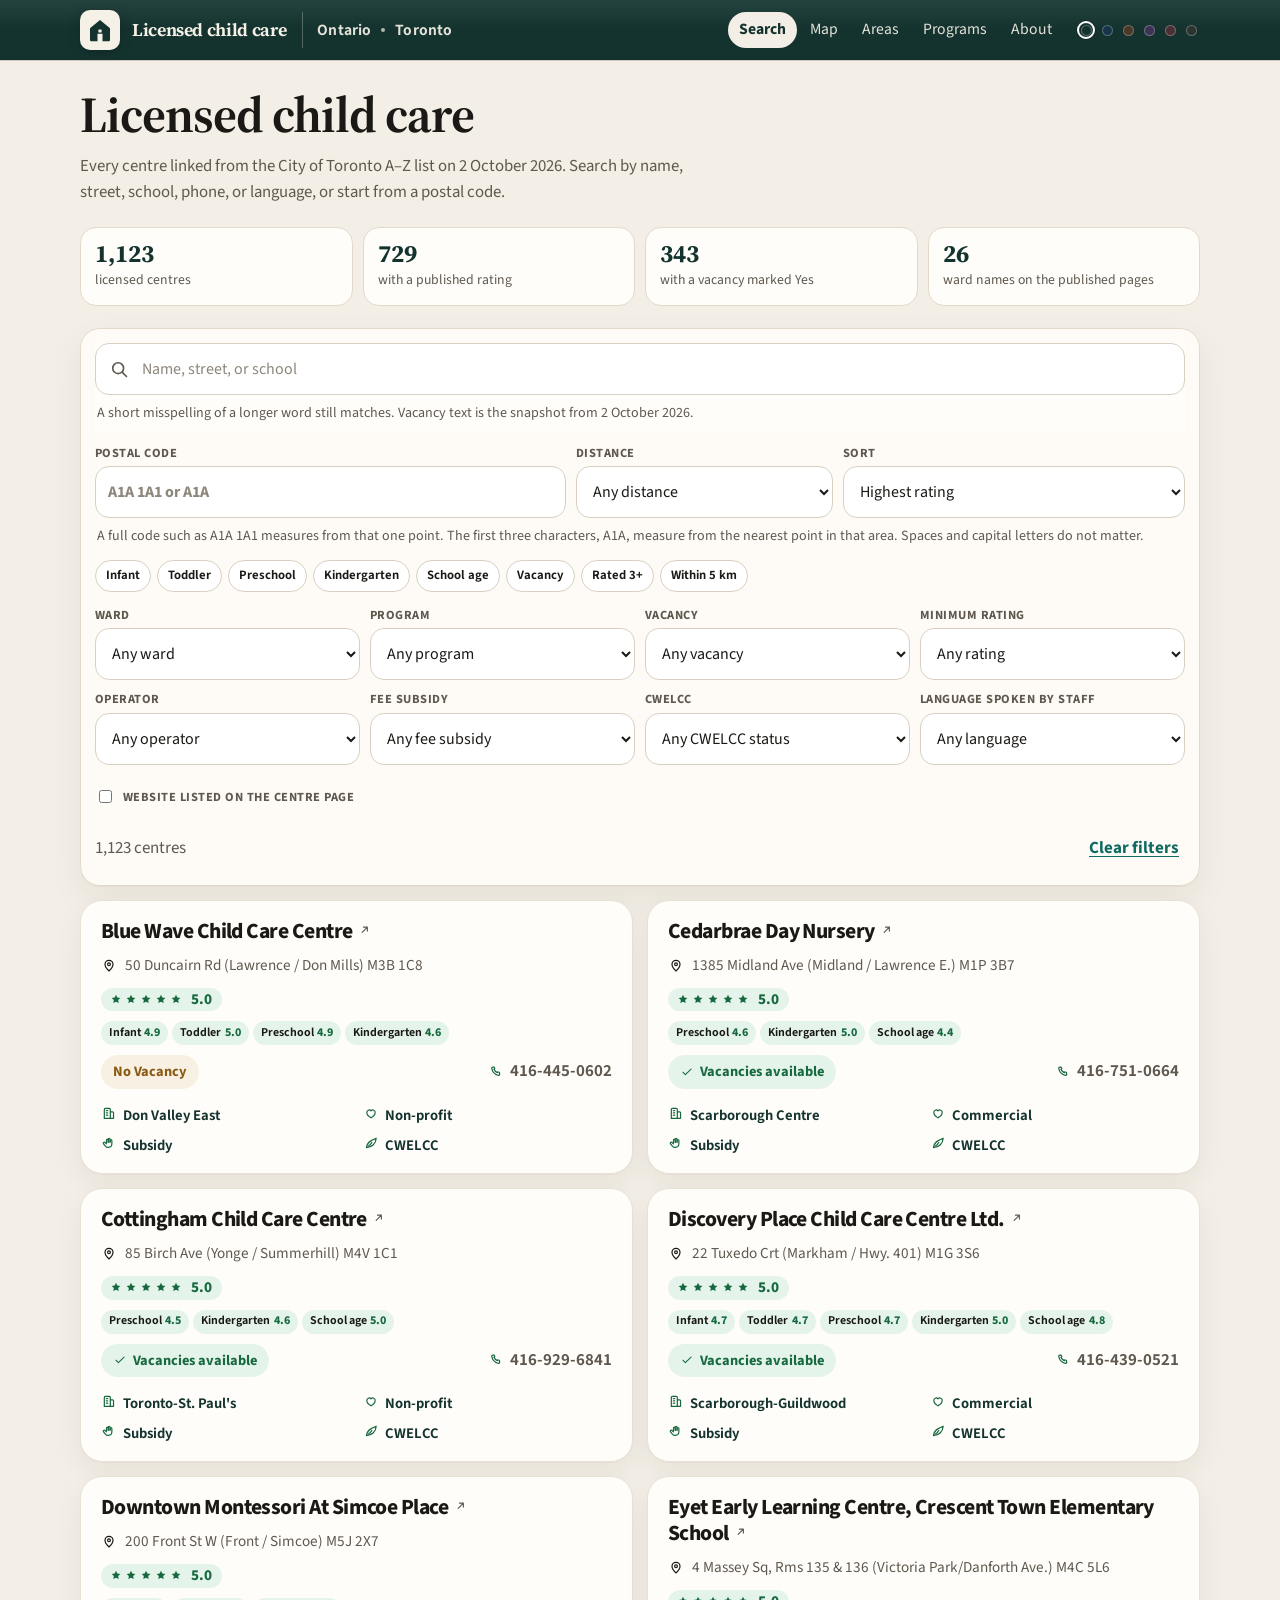
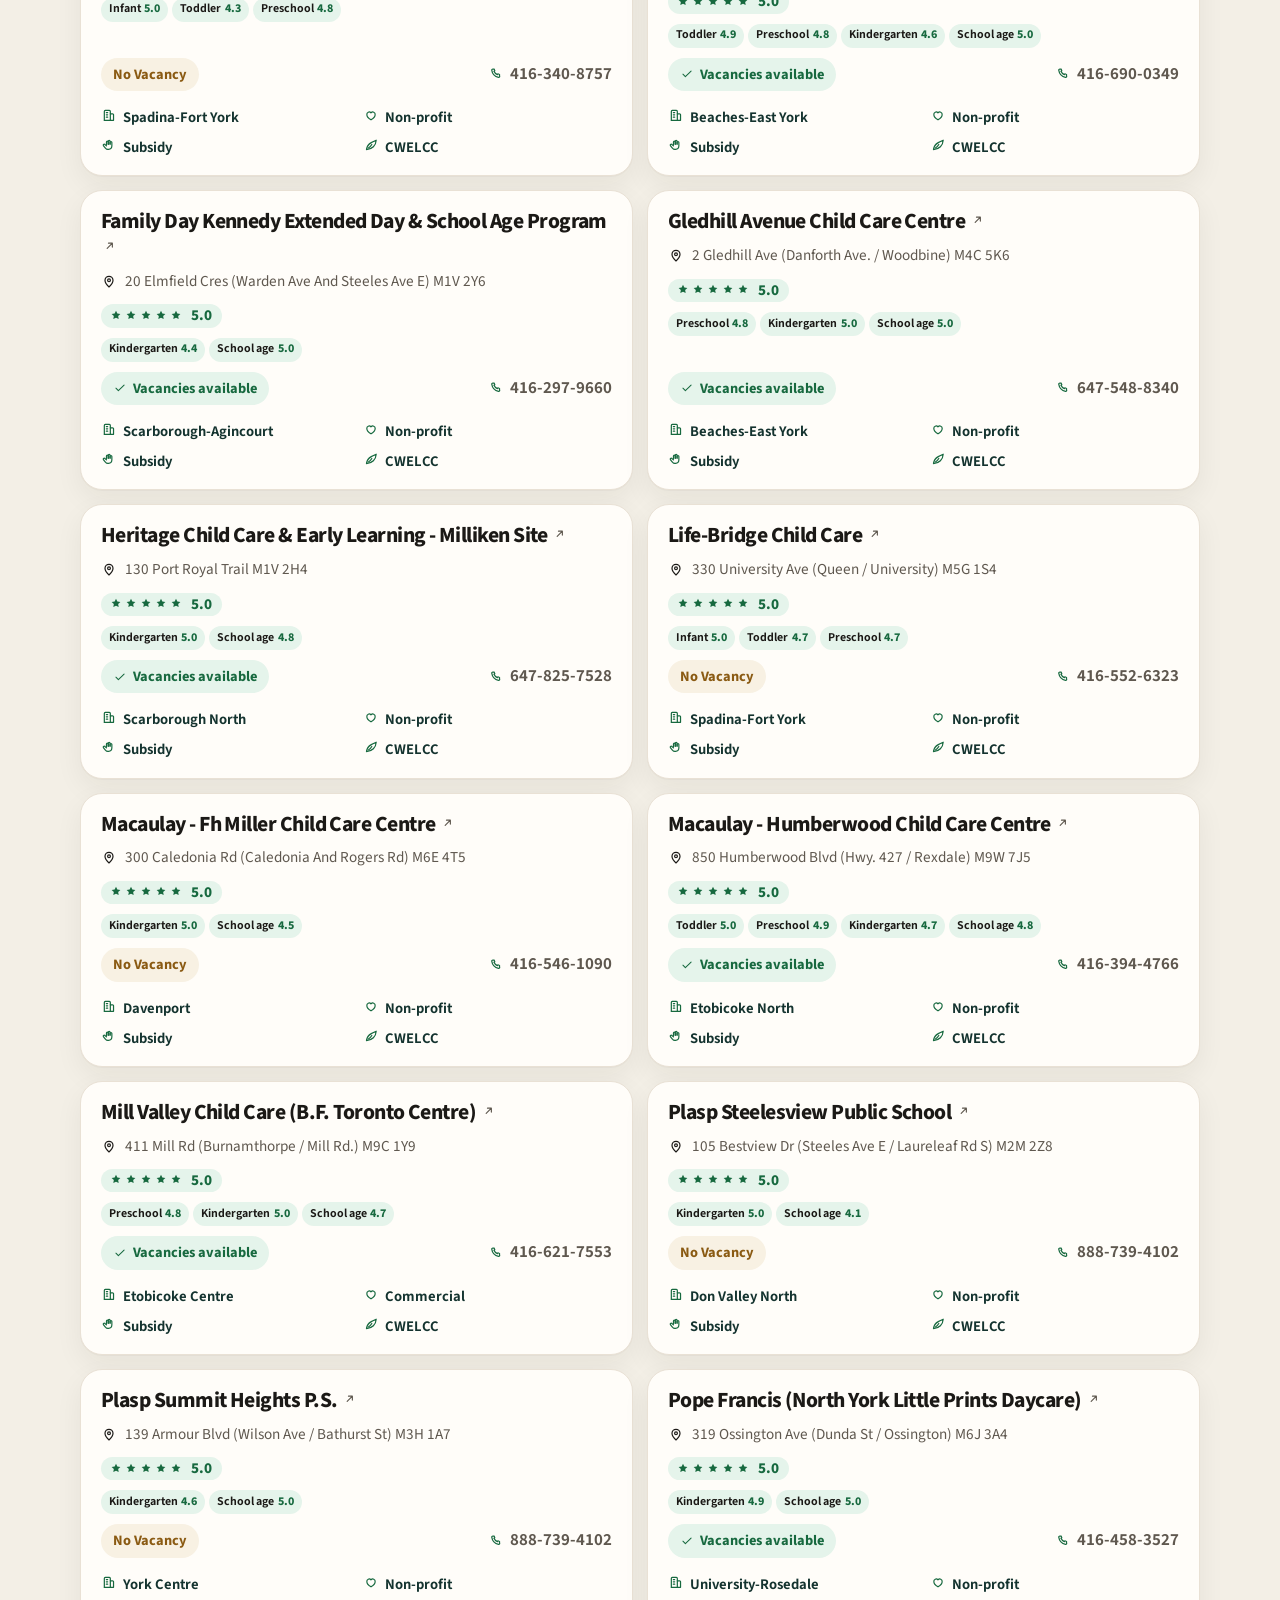
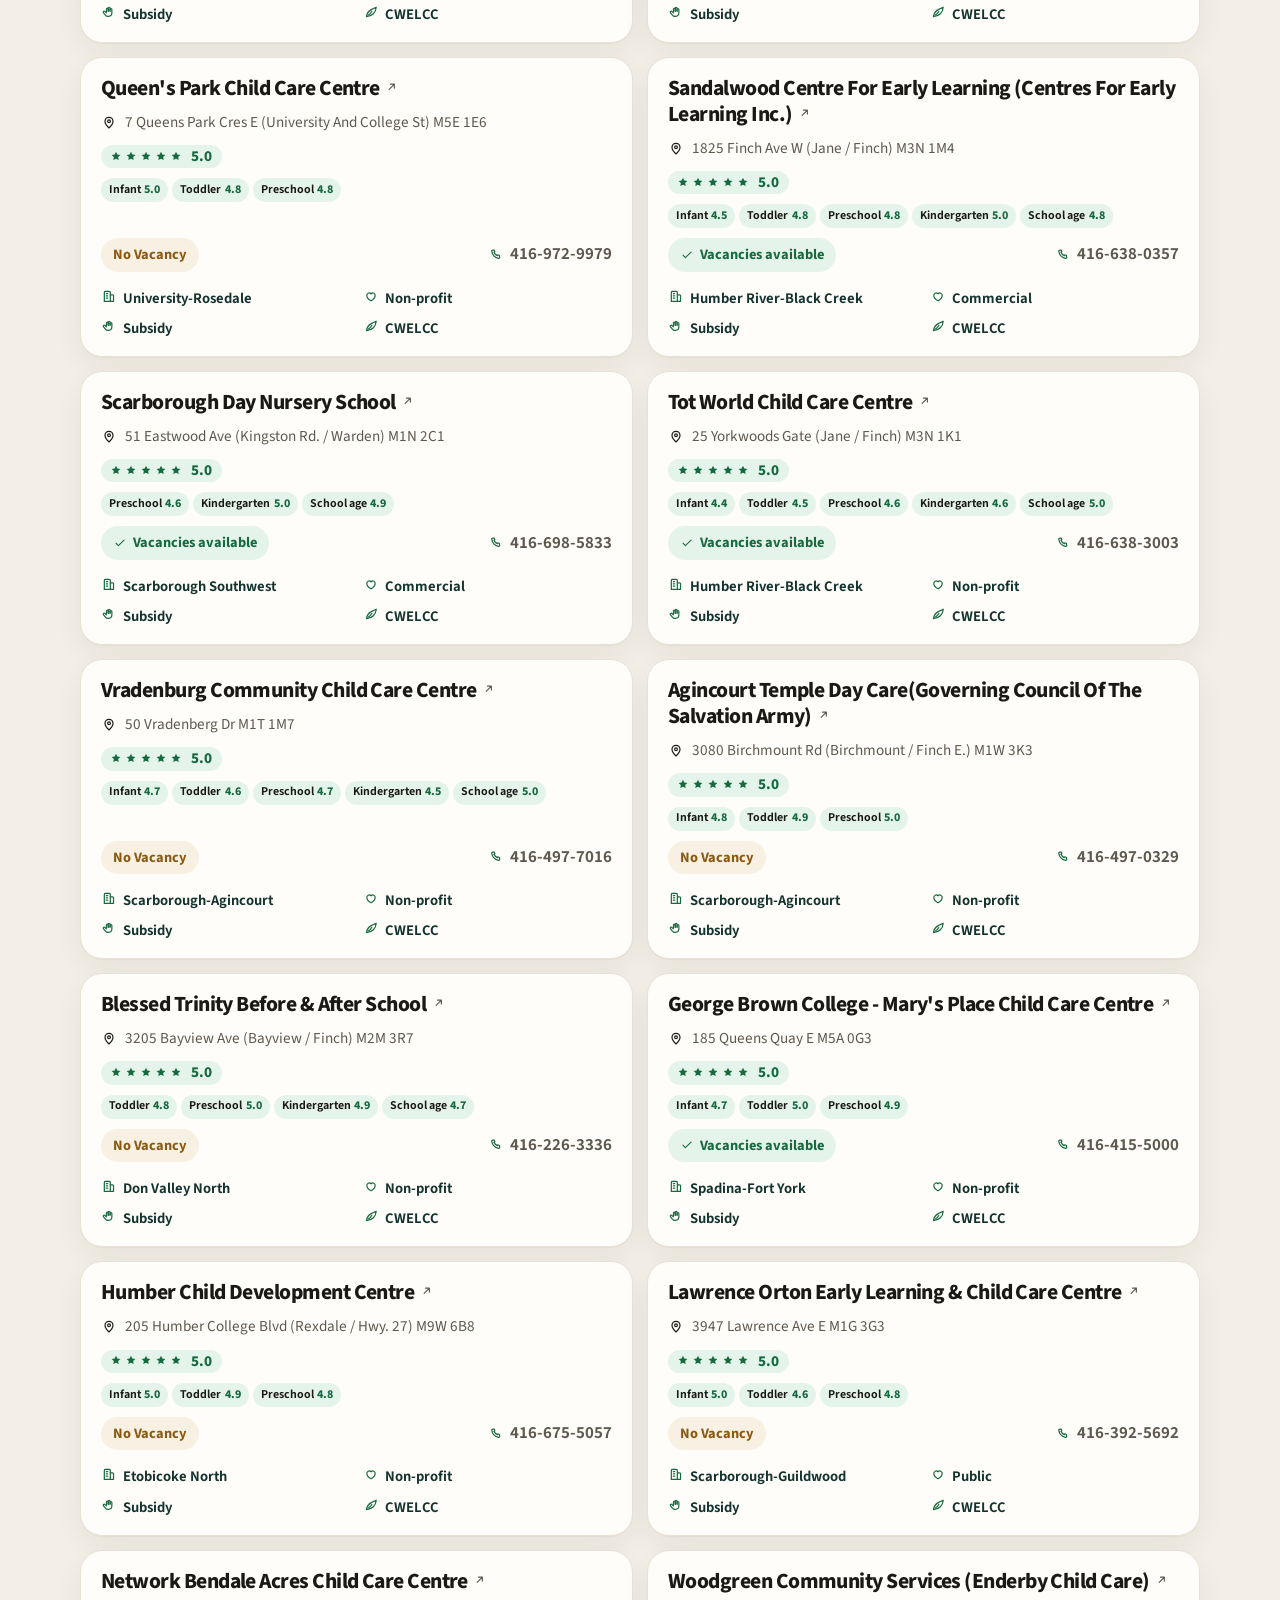
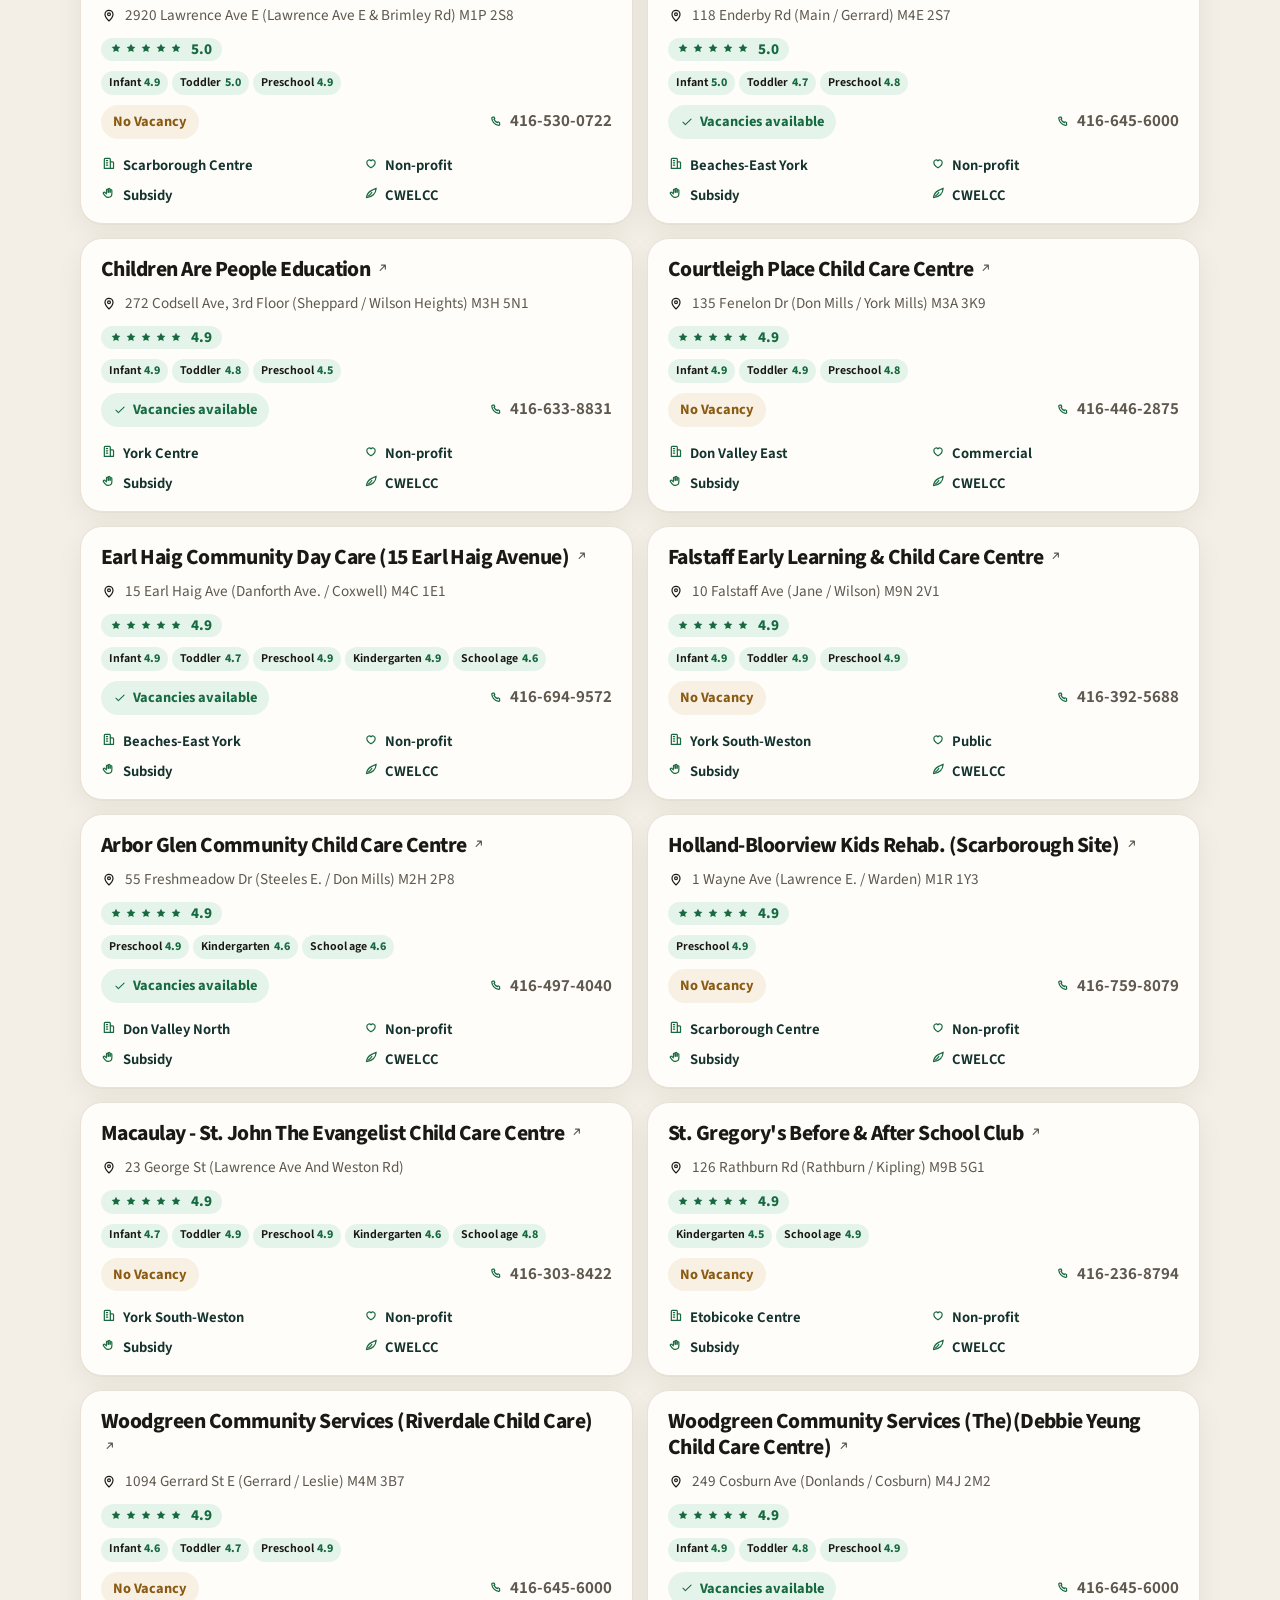
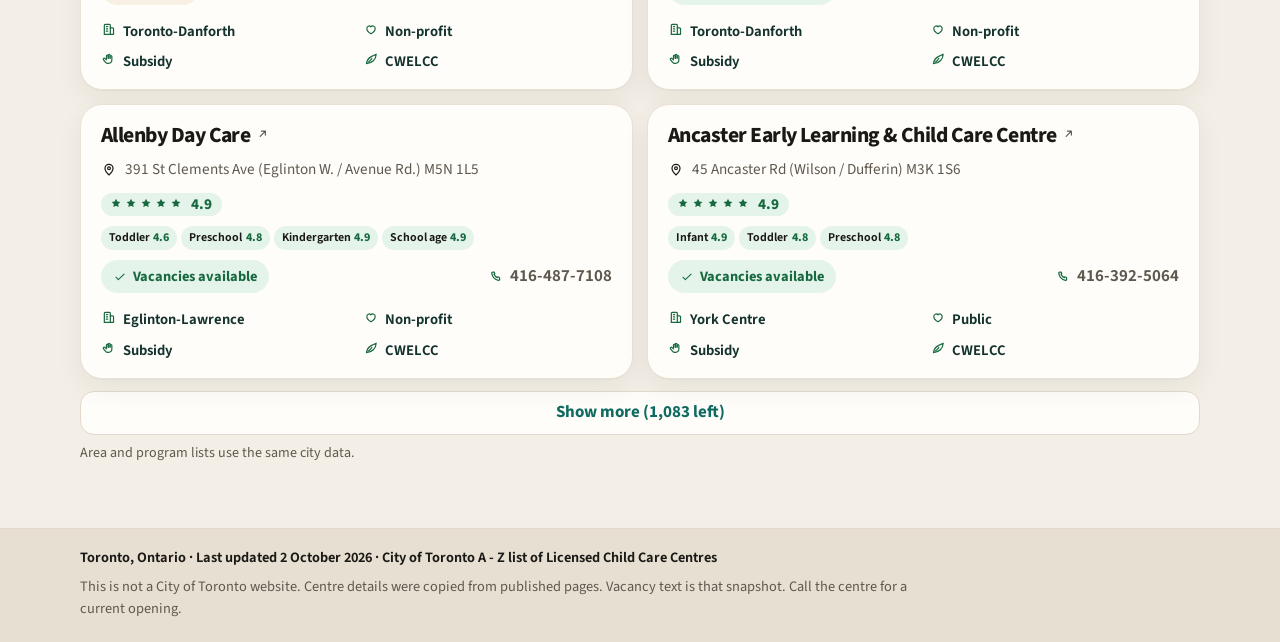
==== commit 19ad9580: "Improvements" ====
--- a/index.html
+++ b/index.html
@@ -34,7 +34,7 @@
           <label class="place-field city" hidden><span class="vh">City</span><select id="city-select" aria-label="City"></select></label>
         </div>
       </div>
-      <div class="theme"><button type="button" class="theme-button" id="theme-button" aria-expanded="false" aria-controls="theme-menu">Theme</button><div id="theme-menu" class="theme-menu" hidden><button type="button" data-theme-choice="sage" aria-pressed="true"><span class="dot" style="background:#14332f"></span>Sage</button><button type="button" data-theme-choice="sea" aria-pressed="false"><span class="dot" style="background:#16344a"></span>Sea</button><button type="button" data-theme-choice="sand" aria-pressed="false"><span class="dot" style="background:#4a3828"></span>Sand</button><button type="button" data-theme-choice="lilac" aria-pressed="false"><span class="dot" style="background:#3c3354"></span>Lilac</button><button type="button" data-theme-choice="rose" aria-pressed="false"><span class="dot" style="background:#4a3034"></span>Rose</button><button type="button" data-theme-choice="stone" aria-pressed="false"><span class="dot" style="background:#2c3330"></span>Stone</button></div></div>
+      <div class="theme" role="group" aria-label="Theme"><button type="button" data-theme-choice="sage" aria-label="Sage" title="Sage" aria-pressed="true"><span class="dot" style="background:#14332f"></span></button><button type="button" data-theme-choice="sea" aria-label="Sea" title="Sea" aria-pressed="false"><span class="dot" style="background:#16344a"></span></button><button type="button" data-theme-choice="sand" aria-label="Sand" title="Sand" aria-pressed="false"><span class="dot" style="background:#4a3828"></span></button><button type="button" data-theme-choice="lilac" aria-label="Lilac" title="Lilac" aria-pressed="false"><span class="dot" style="background:#3c3354"></span></button><button type="button" data-theme-choice="rose" aria-label="Rose" title="Rose" aria-pressed="false"><span class="dot" style="background:#4a3034"></span></button><button type="button" data-theme-choice="stone" aria-label="Stone" title="Stone" aria-pressed="false"><span class="dot" style="background:#2c3330"></span></button></div>
       <nav class="site" aria-label="Site"><a href="index.html" data-nav="search">Search</a><a href="map.html" data-nav="map">Map</a><a href="areas.html" data-nav="areas">Areas</a><a href="programs.html" data-nav="programs">Programs</a><a href="about.html" data-nav="about">About</a></nav>
     </div>
   </header>
--- a/assets/site.css
+++ b/assets/site.css
@@ -203,8 +203,10 @@
 }
 .identity {
   display: flex;
-  align-items: center;
-  gap: 14px;
+  flex-wrap: wrap;
+  align-items: center;
+  gap: 8px 14px;
+  grid-area: identity;
   min-width: 0;
 }
 .place-switch {
@@ -233,10 +235,12 @@
 }
 header.site a { color: inherit; text-decoration: none; }
 .bar {
-  display: flex;
-  flex-wrap: wrap;
-  align-items: center;
-  gap: 8px 14px;
+  display: grid;
+  grid-template-columns: minmax(0, 1fr) auto auto;
+  grid-template-areas: "identity nav theme";
+  align-items: center;
+  column-gap: 14px;
+  row-gap: 8px;
   min-height: 60px;
   padding: calc(8px + env(safe-area-inset-top)) 0 8px;
 }
@@ -303,8 +307,10 @@
   flex: 0 0 auto;
   flex-wrap: nowrap;
   align-items: center;
+  justify-self: end;
+  grid-area: nav;
   gap: 2px;
-  margin-left: auto;
+  margin-left: 0;
 }
 nav.site a {
   min-height: 36px;
@@ -324,58 +330,36 @@
 }
 .mark-tile { fill: var(--on-header); }
 .mark-house { fill: var(--pine); }
-.theme { position: relative; flex: 0 0 auto; order: 2; margin-left: 4px; align-self: center; }
-nav.site { order: 1; }
-.theme-button {
-  min-height: 36px;
-  padding: 0 14px;
-  border-radius: 999px;
-  border: 1px solid rgba(255, 255, 255, 0.35);
+.theme {
+  display: flex;
+  align-items: center;
+  justify-self: end;
+  gap: 3px;
+  grid-area: theme;
+  margin-left: 0;
+  align-self: center;
+}
+.theme button {
+  width: 18px;
+  height: 18px;
+  padding: 0;
+  display: grid;
+  place-items: center;
+  border-radius: 50%;
+  border: 2px solid transparent;
   background: transparent;
-  color: var(--on-header);
-  font: inherit;
-  font-size: 0.95rem;
-  font-weight: 650;
   cursor: pointer;
 }
-.theme-button:hover { background: rgba(255, 255, 255, 0.08); }
-.theme-menu {
-  position: absolute;
-  right: 0;
-  top: calc(100% + 8px);
-  z-index: 40;
-  display: grid;
-  gap: 2px;
-  min-width: 168px;
-  padding: 8px;
-  background: var(--surface);
-  border: 1px solid var(--line);
-  border-radius: 14px;
-  box-shadow: var(--shadow);
-}
-.theme-menu button {
-  display: flex;
-  align-items: center;
-  gap: 8px;
-  min-height: 40px;
-  padding: 0 8px;
-  border: 0;
-  border-radius: 10px;
-  background: transparent;
-  color: var(--ink);
-  font: inherit;
-  text-align: left;
-  cursor: pointer;
-}
-.theme-menu button:hover,
-.theme-menu button[aria-pressed="true"] { background: var(--moss-soft); }
-.theme-menu button[aria-pressed="true"] { font-weight: 700; }
+.theme button:hover { border-color: rgba(255, 255, 255, 0.55); }
+.theme button[aria-pressed="true"] {
+  border-color: #fff;
+  box-shadow: 0 0 0 1px rgba(0, 0, 0, 0.2);
+}
 .dot {
-  width: 14px;
-  height: 14px;
+  width: 11px;
+  height: 11px;
   border-radius: 50%;
-  border: 1px solid rgba(0, 0, 0, 0.15);
-  flex: 0 0 auto;
+  box-shadow: inset 0 0 0 1px rgba(255, 255, 255, 0.28);
 }
 
 main { padding: 28px 0 64px; }
@@ -473,21 +457,27 @@
 .field { display: flex; flex-direction: column; gap: 4px; min-width: 0; }
 .field span, .check span { font-size: 0.78rem; font-weight: 700; letter-spacing: 0.04em; text-transform: uppercase; color: var(--muted); }
 .postal input, select { padding: 0 12px; }
-.chips { display: flex; gap: 8px; overflow-x: auto; padding: 12px 0 2px; scrollbar-width: none; }
+.chips { display: flex; align-items: center; gap: 6px; overflow-x: auto; padding: 12px 0 2px; scrollbar-width: none; }
 .chips::-webkit-scrollbar { display: none; }
 .chip {
+  display: inline-flex;
+  align-items: center;
+  justify-content: center;
   flex: 0 0 auto;
-  min-height: 40px;
-  padding: 0 14px;
+  min-height: 32px;
+  padding: 0 10px;
   border-radius: 999px;
   border: 1px solid var(--input-line);
   background: var(--field);
   color: var(--ink);
   font: inherit;
-  font-size: 0.92rem;
+  font-size: 0.8rem;
   font-weight: 650;
   cursor: pointer;
-}
+  white-space: nowrap;
+}
+.chip-age { position: relative; }
+.chip-age .ico { display: none; }
 .chip[aria-pressed="true"] { background: var(--pine); border-color: var(--pine); color: var(--on-header); }
 .filters {
   display: grid;
@@ -527,74 +517,207 @@
 }
 .note { margin: 8px 0 0; color: var(--gold); font-size: 0.92rem; }
 
-.list { display: flex; flex-direction: column; gap: 12px; margin-top: 14px; }
+.list {
+  display: grid;
+  grid-template-columns: 1fr;
+  gap: 14px;
+  margin-top: 14px;
+  align-items: stretch;
+}
 .card {
   display: flex;
   flex-direction: column;
-  gap: 14px;
+  align-items: flex-start;
+  gap: 10px;
+  width: 100%;
+  min-width: 0;
   height: 100%;
-  padding: 16px 18px 14px;
-  box-shadow: var(--shadow);
-}
-.card-top {
-  display: grid;
-  grid-template-columns: minmax(0, 1fr) 7.6rem;
-  column-gap: 16px;
-  align-items: start;
-}
-.card-body { min-width: 0; }
+  padding: 18px 20px 16px;
+  border-radius: 22px;
+  background: var(--surface);
+  border-color: color-mix(in srgb, var(--line) 80%, #fff);
+  box-shadow: 0 1px 0 rgba(40, 28, 16, 0.03), 0 10px 28px rgba(40, 28, 16, 0.06);
+}
 .card h2 {
+  width: 100%;
   margin: 0;
-  font-size: 1.28rem;
-  line-height: 1.22;
+  font-family: var(--sans);
+  font-size: 1.35rem;
+  font-weight: 750;
+  line-height: 1.2;
+  letter-spacing: -0.025em;
 }
 .card h2 a { color: var(--ink); text-decoration: none; }
 .card h2 a:hover { color: var(--moss); }
-.addr, .meta { margin: 4px 0 0; line-height: 1.4; }
-.addr { color: var(--ink); }
-.meta { color: var(--muted); font-size: 0.92rem; }
-.card-foot {
-  display: flex;
-  align-items: flex-end;
-  justify-content: space-between;
-  gap: 10px 16px;
-  margin-top: auto;
-}
-.progs { display: flex; flex-wrap: wrap; align-content: flex-end; gap: 6px; flex: 1 1 auto; min-width: 0; margin: 0; }
+.card h2 .ext {
+  display: inline-block;
+  width: 0.72em;
+  height: 0.72em;
+  margin: 0 0 0 0.05em;
+  vertical-align: 0.02em;
+  color: var(--muted);
+}
+.card h2 a:hover .ext { color: var(--moss); }
+.card .addr {
+  display: flex;
+  align-items: flex-start;
+  gap: 8px;
+  width: 100%;
+  margin: 0;
+  color: var(--muted);
+  font-size: 0.95rem;
+  line-height: 1.4;
+  text-decoration: none;
+}
+.card a.addr:hover { color: var(--moss); }
+.card a.addr:hover .ico { color: var(--moss); }
+.card a.addr:hover > span { text-decoration: underline; text-underline-offset: 2px; }
+.card .ico { flex: 0 0 auto; margin-top: 2px; }
+.card .addr .ico { color: var(--ink); }
+.rating-pill {
+  display: inline-flex;
+  align-items: center;
+  gap: 8px;
+  margin: 2px 0 0;
+  padding: 4px 10px 4px 8px;
+  border-radius: 999px;
+  background: var(--ok-soft);
+  color: var(--ok);
+  font-size: 0.92rem;
+  font-weight: 650;
+  line-height: 1;
+}
+.rating-pill .ico { margin-top: 0; }
+.rating-pill b { font-variant-numeric: tabular-nums; font-weight: 750; font-size: 0.95rem; }
+.rating-pill.low { background: var(--clay-soft); color: var(--clay); }
+.stars { display: inline-flex; align-items: center; gap: 1px; }
+.stars .star { position: relative; display: inline-flex; line-height: 0; }
+.stars .ico { width: 14px; height: 14px; margin: 0; }
+.stars .star.empty { color: color-mix(in srgb, currentColor 32%, transparent); }
+.stars .star.half .star-base { color: color-mix(in srgb, currentColor 32%, transparent); }
+.stars .star.half .star-fill {
+  position: absolute;
+  left: 0;
+  top: 0;
+  color: currentColor;
+  clip-path: inset(0 50% 0 0);
+}
+.progs {
+  display: flex;
+  flex-wrap: wrap;
+  align-items: center;
+  gap: 4px;
+  width: 100%;
+  margin: 0;
+}
 .prog {
+  position: relative;
   display: inline-flex;
   align-items: center;
-  gap: 4px;
-  min-height: 28px;
+  flex: 0 0 auto;
+  max-width: 100%;
+  min-height: 24px;
+  margin: 0;
   padding: 0 8px;
+  border: 0;
   border-radius: 999px;
-  background: var(--bg-deep);
-  font-size: 0.84rem;
-}
-.prog b { font-variant-numeric: tabular-nums; }
+  background: var(--ok-soft);
+  color: var(--ink);
+  font: inherit;
+  font-size: 0.75rem;
+  font-weight: 650;
+  line-height: 1.2;
+  white-space: nowrap;
+  cursor: default;
+}
+.prog .ico { display: none; }
+.prog.low { background: var(--clay-soft); }
+.prog b { margin-left: 0.28em; font-variant-numeric: tabular-nums; font-weight: 750; }
 .prog b.ok { color: var(--ok); }
 .prog b.low { color: var(--clay); }
-.side { text-align: right; }
+.prog-empty { margin: 0; color: var(--muted); font-size: 0.92rem; }
+.age-tip {
+  position: fixed;
+  z-index: 40;
+  margin: 0;
+  padding: 6px 10px;
+  border-radius: 8px;
+  background: var(--pine);
+  color: var(--on-header);
+  font-size: 0.8rem;
+  font-weight: 650;
+  line-height: 1.2;
+  white-space: nowrap;
+  pointer-events: none;
+  box-shadow: 0 8px 20px rgba(20, 16, 12, 0.2);
+}
+.age-tip[hidden] { display: none; }
 .card-status {
+  display: flex;
+  flex-wrap: wrap;
+  align-items: center;
+  gap: 8px 12px;
+  width: 100%;
+  margin-top: auto;
+}
+.card .dist,
+.card .phone {
+  display: inline-flex;
+  align-items: center;
+  gap: 6px;
+  color: var(--pine);
+  font-weight: 650;
+  font-variant-numeric: tabular-nums;
+}
+.card .dist .ico,
+.card .phone .ico { margin-top: 0; color: var(--ok); }
+.card .dist { white-space: nowrap; }
+.card .dist.muted { color: var(--muted); font-weight: 600; }
+.card .phone {
+  margin-left: auto;
+  color: var(--muted);
+  text-decoration: none;
+}
+.card .phone:hover { color: var(--moss); }
+.card .badge {
+  display: inline-flex;
+  align-items: center;
+  gap: 6px;
+  margin: 0;
+  padding: 6px 12px;
+  border-radius: 999px;
+  font-size: 0.9rem;
+  font-weight: 700;
+  letter-spacing: 0;
+  text-transform: none;
+}
+.card .badge .ico { width: 14px; height: 14px; margin-top: 0; }
+.card .badge.yes { background: var(--ok-soft); color: var(--ok); }
+.card .badge.no { background: var(--gold-soft); color: var(--gold); }
+.card .badge.unknown { background: var(--gold-soft); color: var(--gold); }
+.card-meta {
   display: grid;
-  grid-template-columns: auto 7.4rem;
-  column-gap: 10px;
-  row-gap: 4px;
-  align-items: center;
-  justify-items: end;
-  flex: 0 0 auto;
-}
-.card-status .dist { grid-column: 1 / -1; margin: 0; }
-.rating-num {
-  margin: 0;
-  font-family: var(--serif);
-  font-size: 1.7rem;
-  line-height: 1;
-  color: var(--ok);
-  font-variant-numeric: tabular-nums;
-}
-.rating-num.low { color: var(--clay); }
-.rating-num small { display: block; margin-top: 2px; font-family: var(--sans); font-size: 0.72rem; letter-spacing: 0.04em; text-transform: uppercase; color: var(--muted); }
+  grid-template-columns: repeat(2, minmax(0, 1fr));
+  gap: 8px 12px;
+  width: 100%;
+  margin: auto 0 0;
+  padding: 2px 0 0;
+  list-style: none;
+}
+.card-status + .card-meta { margin-top: 4px; }
+.card-meta li {
+  display: flex;
+  align-items: flex-start;
+  gap: 6px;
+  min-width: 0;
+  color: var(--pine);
+  font-size: 0.92rem;
+  font-weight: 650;
+}
+.card-meta .ico { margin-top: 0; color: var(--ok); }
+.card-meta a { color: inherit; text-decoration: none; }
+.card-meta a:hover { text-decoration: underline; }
+.meta { color: var(--muted); font-size: 0.92rem; }
 .badge {
   display: inline-block;
   margin: 0;
@@ -613,7 +736,7 @@
 .dist { margin: 0; color: var(--pine); font-weight: 700; font-variant-numeric: tabular-nums; }
 .phone { display: inline-block; font-weight: 650; font-variant-numeric: tabular-nums; text-decoration: none; white-space: nowrap; }
 .status-phone { justify-self: end; }
-.close-tag { display: inline-block; margin-top: 6px; color: var(--gold); font-size: 0.8rem; font-weight: 700; }
+.close-tag { margin: 0; color: var(--gold); font-size: 0.8rem; font-weight: 700; }
 .empty {
   margin-top: 14px;
   padding: 22px;
@@ -745,14 +868,16 @@
 .leaflet-top.leaflet-left { margin-top: 8px; margin-left: 8px; }
 .leaflet-bottom.leaflet-right { margin-right: 8px; margin-bottom: 6px; }
 .leaflet-control-attribution { max-width: min(100%, 420px); }
+@media (min-width: 1000px) {
+  .list { grid-template-columns: repeat(2, minmax(0, 1fr)); }
+}
 @media (min-width: 1100px) {
-  .list, .rows {
+  .rows {
     display: grid;
     grid-template-columns: 1fr 1fr;
     align-items: stretch;
     gap: 12px;
   }
-  .card h2 { min-height: 2.44em; }
 }
 @media (min-width: 1400px) {
   .wrap { width: min(1280px, calc(100% - 48px)); }
@@ -823,12 +948,16 @@
 }
 
 @media (max-width: 860px) {
-  .identity { flex: 1 1 auto; }
-  .theme { order: 0; margin-left: auto; }
+  .bar {
+    grid-template-columns: minmax(0, 1fr) auto;
+    grid-template-areas:
+      "identity theme"
+      "nav nav";
+  }
   .place-switch { padding-left: 10px; }
   .place-field.city select { min-width: 7.2rem; }
   nav.site {
-    flex: 1 0 100%;
+    justify-self: stretch;
     margin-left: 0;
     display: grid;
     grid-template-columns: repeat(5, minmax(0, 1fr));
@@ -839,9 +968,6 @@
     padding: 0 2px;
     font-size: 0.95rem;
   }
-}
-@media (min-width: 800px) {
-  .chips { flex-wrap: wrap; overflow: visible; }
 }
 @media (max-width: 1100px) {
   .filters { grid-template-columns: repeat(2, minmax(0, 1fr)); }
@@ -885,13 +1011,39 @@
   .controls { grid-template-columns: 1fr; }
   .controls .field:first-child { grid-column: auto; }
   .row { grid-template-columns: 1fr; }
-  .card h2, .card .addr { min-height: 0; }
-  .card-top { grid-template-columns: minmax(0, 1fr) auto; }
-  .side:empty { display: none; }
-  .card-top:has(.side:empty) { grid-template-columns: minmax(0, 1fr); }
-  .card-foot { flex-wrap: wrap; }
-  .card-status { grid-template-columns: auto auto; }
-  .rating-num { font-size: 1.35rem; }
+  .card { padding: 16px 16px 14px; border-radius: 18px; }
+  .card h2 { font-size: 1.18rem; }
+  .card-status { gap: 8px; }
+  .card .badge { padding: 5px 10px; font-size: 0.82rem; }
+  .progs { flex-wrap: nowrap; gap: 6px; overflow-x: auto; scrollbar-width: none; }
+  .progs::-webkit-scrollbar { display: none; }
+  .prog,
+  .chip-age {
+    justify-content: center;
+    width: 36px;
+    min-width: 36px;
+    height: 36px;
+    min-height: 36px;
+    padding: 0;
+    cursor: pointer;
+  }
+  .prog .prog-label,
+  .prog b,
+  .chip-age .chip-label {
+    position: absolute;
+    width: 1px;
+    height: 1px;
+    padding: 0;
+    margin: -1px;
+    overflow: hidden;
+    clip: rect(0, 0, 0, 0);
+    white-space: nowrap;
+    border: 0;
+  }
+  .prog .ico,
+  .chip-age .ico { display: block; width: 18px; height: 18px; margin: 0; }
+  .chip-age.is-tip,
+  .prog.is-tip { outline: 2px solid var(--moss); outline-offset: 2px; }
   #map { height: 62vh; min-height: 300px; border-radius: 14px; }
   .directory a { min-height: 96px; }
 }
